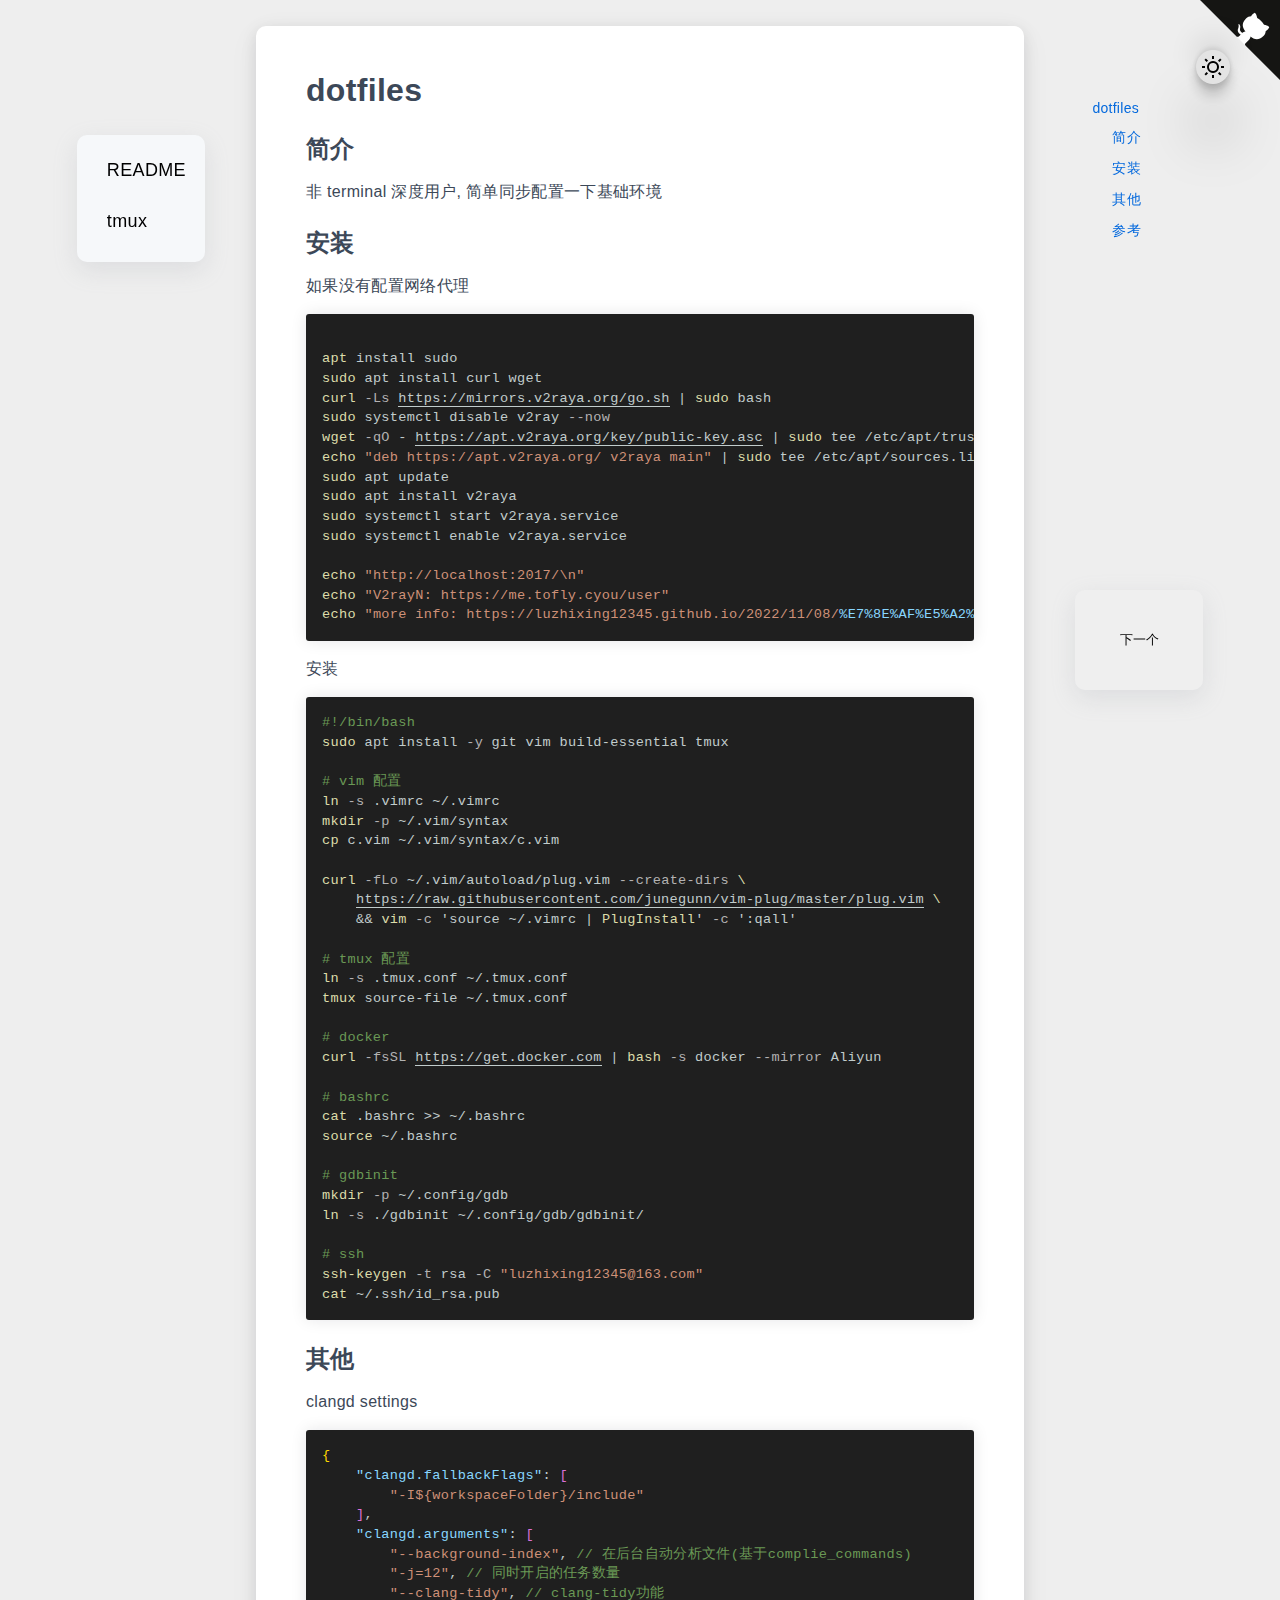
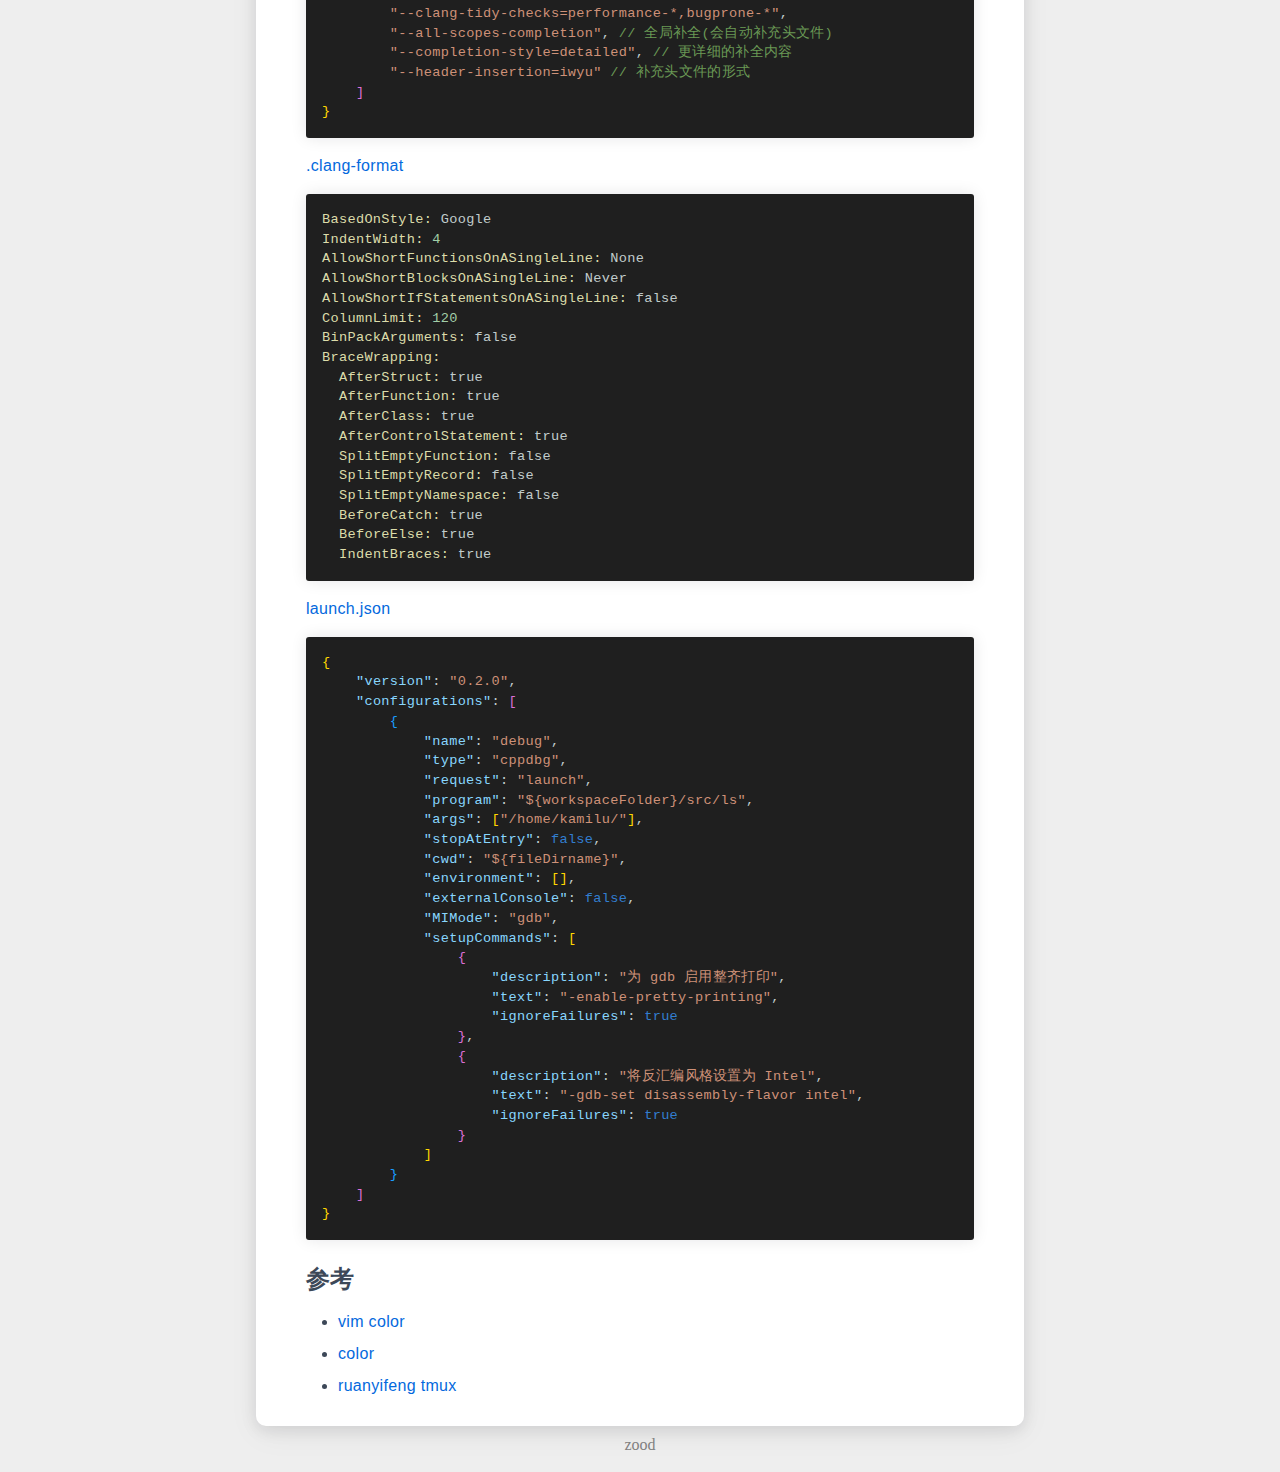
==== docs/index.html @ 0e67068f "[docs] : update tmux" ====
<!DOCTYPE html>
<html lang="en">

<head>
    <meta charset="UTF-8">
    <meta http-equiv="Content-Type" content="text/html; charset=utf-8" />
    <meta name="viewport" content="width=device-width, initial-scale=1.0">
    <title>
        Document
    </title>
    <link rel='stylesheet' href=./css/index.css />
    <link rel='stylesheet' href=./css/shell.css /><link rel='stylesheet' href=./css/json.css />
    <link rel="icon" href="https://raw.githubusercontent.com/learner-lu/picbed/master/logo.png">
</head>

<body class="light">
    <a href="https://github.com/luzhixing12345/dotfiles.git" target="_blank" class="github-corner" aria-label="View source on GitHub"><svg width="80" height="80" viewBox="0 0 250 250" style="fill:#151513; color:#fff; position: absolute; top: 0; border: 0; right: 0;" aria-hidden="true"><path d="M0,0 L115,115 L130,115 L142,142 L250,250 L250,0 Z"></path><path d="M128.3,109.0 C113.8,99.7 119.0,89.6 119.0,89.6 C122.0,82.7 120.5,78.6 120.5,78.6 C119.2,72.0 123.4,76.3 123.4,76.3 C127.3,80.9 125.5,87.3 125.5,87.3 C122.9,97.6 130.6,101.9 134.4,103.2" fill="currentColor" style="transform-origin: 130px 106px;" class="octo-arm"></path><path d="M115.0,115.0 C114.9,115.1 118.7,116.5 119.8,115.4 L133.7,101.6 C136.9,99.2 139.9,98.4 142.2,98.6 C133.8,88.0 127.5,74.4 143.8,58.0 C148.5,53.4 154.0,51.2 159.7,51.0 C160.3,49.4 163.2,43.6 171.4,40.1 C171.4,40.1 176.1,42.5 178.8,56.2 C183.1,58.6 187.2,61.8 190.9,65.4 C194.5,69.0 197.7,73.2 200.1,77.6 C213.8,80.2 216.3,84.9 216.3,84.9 C212.7,93.1 206.9,96.0 205.4,96.6 C205.1,102.4 203.0,107.8 198.3,112.5 C181.9,128.9 168.3,122.5 157.7,114.1 C157.9,116.9 156.7,120.9 152.7,124.9 L141.0,136.5 C139.8,137.7 141.6,141.9 141.8,141.8 Z" fill="currentColor" class="octo-body"></path></svg></a><style>.github-corner:hover .octo-arm{animation:octocat-wave 560ms ease-in-out}@keyframes octocat-wave{0%,100%{transform:rotate(0)}20%,60%{transform:rotate(-25deg)}40%,80%{transform:rotate(10deg)}}@media (max-width:500px){.github-corner:hover .octo-arm{animation:none}.github-corner .octo-arm{animation:octocat-wave 560ms ease-in-out}}</style>
    <div class="header-navigator"><ul><li><a href="#h1-0">dotfiles</a><ul><li><a href="#h2-1">简介</a></li></ul><ul><li><a href="#h2-2">安装</a></li></ul><ul><li><a href="#h2-3">其他</a></li></ul><ul><li><a href="#h2-4">参考</a></li></ul></li></ul></div><div class='markdown-body'><h1 id="h1-0">dotfiles</h1><h2 id="h2-1">简介</h2><p>非 terminal 深度用户, 简单同步配置一下基础环境</p><h2 id="h2-2">安装</h2><p>如果没有配置网络代理</p><pre class="language-shell"><code><span class="Token LF">
</span><span class="Token Program ID">apt</span><span class="Token SPACE"> </span><span class="Token ID">install</span><span class="Token SPACE"> </span><span class="Token ID">sudo</span><span class="Token LF">
</span><span class="Token Program ID">sudo</span><span class="Token SPACE"> </span><span class="Token ID">apt</span><span class="Token SPACE"> </span><span class="Token ID">install</span><span class="Token SPACE"> </span><span class="Token ID">curl</span><span class="Token SPACE"> </span><span class="Token ID">wget</span><span class="Token LF">
</span><span class="Token Program ID">curl</span><span class="Token SPACE"> </span><span class="Token OPTION">-Ls</span><span class="Token SPACE"> </span><span class="Url Token ID">https://mirrors.v2raya.org/go.sh</span><span class="Token SPACE"> </span><span class="Token PIPE">|</span><span class="Token SPACE"> </span><span class="Token Program ID">sudo</span><span class="Token SPACE"> </span><span class="Token ID">bash</span><span class="Token LF">
</span><span class="Token Program ID">sudo</span><span class="Token SPACE"> </span><span class="Token ID">systemctl</span><span class="Token SPACE"> </span><span class="Token ID">disable</span><span class="Token SPACE"> </span><span class="Token ID">v2ray</span><span class="Token SPACE"> </span><span class="Token OPTION">--now</span><span class="Token LF">
</span><span class="Token Program ID">wget</span><span class="Token SPACE"> </span><span class="Token OPTION">-qO</span><span class="Token SPACE"> </span><span class="Token MINUS">-</span><span class="Token SPACE"> </span><span class="Url Token ID">https://apt.v2raya.org/key/public-key.asc</span><span class="Token SPACE"> </span><span class="Token PIPE">|</span><span class="Token SPACE"> </span><span class="Token Program ID">sudo</span><span class="Token SPACE"> </span><span class="Token ID">tee</span><span class="Token SPACE"> </span><span class="Token PATH">/etc/apt/trusted.gpg.d/v2raya.asc</span><span class="Token LF">
</span><span class="Token Program ID">echo</span><span class="Token SPACE"> </span><span class="String Token STRING">&quot;deb https://apt.v2raya.org/ v2raya main&quot;</span><span class="Token SPACE"> </span><span class="Token PIPE">|</span><span class="Token SPACE"> </span><span class="Token Program ID">sudo</span><span class="Token SPACE"> </span><span class="Token ID">tee</span><span class="Token SPACE"> </span><span class="Token PATH">/etc/apt/sources.list.d/v2raya.list</span><span class="Token LF">
</span><span class="Token Program ID">sudo</span><span class="Token SPACE"> </span><span class="Token ID">apt</span><span class="Token SPACE"> </span><span class="Token ID">update</span><span class="Token LF">
</span><span class="Token Program ID">sudo</span><span class="Token SPACE"> </span><span class="Token ID">apt</span><span class="Token SPACE"> </span><span class="Token ID">install</span><span class="Token SPACE"> </span><span class="Token ID">v2raya</span><span class="Token LF">
</span><span class="Token Program ID">sudo</span><span class="Token SPACE"> </span><span class="Token ID">systemctl</span><span class="Token SPACE"> </span><span class="Token ID">start</span><span class="Token SPACE"> </span><span class="Token ID">v2raya.service</span><span class="Token LF">
</span><span class="Token Program ID">sudo</span><span class="Token SPACE"> </span><span class="Token ID">systemctl</span><span class="Token SPACE"> </span><span class="Token ID">enable</span><span class="Token SPACE"> </span><span class="Token ID">v2raya.service</span><span class="Token LF">
</span><span class="Token LF">
</span><span class="Token Program ID">echo</span><span class="Token SPACE"> </span><span class="String Token STRING">&quot;http://localhost:2017/</span><span class="String Token Control STRING">\n</span><span class="String Token STRING">&quot;</span><span class="Token LF">
</span><span class="Token Program ID">echo</span><span class="Token SPACE"> </span><span class="String Token STRING">&quot;V2rayN: https://me.tofly.cyou/user&quot;</span><span class="Token LF">
</span><span class="Token Program ID">echo</span><span class="Token SPACE"> </span><span class="String Token STRING">&quot;more info: https://luzhixing12345.github.io/2022/11/08/</span><span class="String Token Format STRING">%E7</span><span class="String Token Format STRING">%8E</span><span class="String Token Format STRING">%AF</span><span class="String Token Format STRING">%E5</span><span class="String Token Format STRING">%A2</span><span class="String Token Format STRING">%83</span><span class="String Token Format STRING">%E9</span><span class="String Token Format STRING">%85</span><span class="String Token Format STRING">%8</span><span class="String Token STRING">D</span><span class="String Token Format STRING">%E7</span><span class="String Token STRING">%BD</span><span class="String Token Format STRING">%AE</span><span class="String Token STRING">/Linux</span><span class="String Token Format STRING">%E4</span><span class="String Token STRING">%BB</span><span class="String Token Format STRING">%A3</span><span class="String Token Format STRING">%E7</span><span class="String Token Format STRING">%90</span><span class="String Token Format STRING">%86</span><span class="String Token Format STRING">%E9</span><span class="String Token Format STRING">%85</span><span class="String Token Format STRING">%8</span><span class="String Token STRING">D</span><span class="String Token Format STRING">%E7</span><span class="String Token STRING">%BD</span><span class="String Token Format STRING">%AE</span><span class="String Token STRING">/&quot;</span></code></pre><p>安装</p><pre class="language-shell"><code><span class="Token COMMENT">#!/bin/bash</span><span class="Token LF">
</span><span class="Token Program ID">sudo</span><span class="Token SPACE"> </span><span class="Token ID">apt</span><span class="Token SPACE"> </span><span class="Token ID">install</span><span class="Token SPACE"> </span><span class="Token OPTION">-y</span><span class="Token SPACE"> </span><span class="Token ID">git</span><span class="Token SPACE"> </span><span class="Token ID">vim</span><span class="Token SPACE"> </span><span class="Token ID">build-essential</span><span class="Token SPACE"> </span><span class="Token ID">tmux</span><span class="Token LF">
</span><span class="Token LF">
</span><span class="Token COMMENT"># vim 配置</span><span class="Token LF">
</span><span class="Token Program ID">ln</span><span class="Token SPACE"> </span><span class="Token OPTION">-s</span><span class="Token SPACE"> </span><span class="Token ID">.vimrc</span><span class="Token SPACE"> </span><span class="Token TILDE">~</span><span class="Token PATH">/.vimrc</span><span class="Token LF">
</span><span class="Token Program ID">mkdir</span><span class="Token SPACE"> </span><span class="Token OPTION">-p</span><span class="Token SPACE"> </span><span class="Token TILDE">~</span><span class="Token PATH">/.vim/syntax</span><span class="Token LF">
</span><span class="Token Program ID">cp</span><span class="Token SPACE"> </span><span class="Token ID">c.vim</span><span class="Token SPACE"> </span><span class="Token TILDE">~</span><span class="Token PATH">/.vim/syntax/c.vim</span><span class="Token LF">
</span><span class="Token LF">
</span><span class="Token Program ID">curl</span><span class="Token SPACE"> </span><span class="Token OPTION">-fLo</span><span class="Token SPACE"> </span><span class="Token TILDE">~</span><span class="Token PATH">/.vim/autoload/plug.vim</span><span class="Token SPACE"> </span><span class="Token OPTION">--create-dirs</span><span class="Token SPACE"> </span><span class="Token BACK_SLASH">\</span><span class="Token LF">
</span><span class="Token SPACE">    </span><span class="Url Token ID">https://raw.githubusercontent.com/junegunn/vim-plug/master/plug.vim</span><span class="Token SPACE"> </span><span class="Token BACK_SLASH">\</span><span class="Token LF">
</span><span class="Token SPACE">    </span><span class="Token AND">&amp;&amp;</span><span class="Token SPACE"> </span><span class="Token Program ID">vim</span><span class="Token SPACE"> </span><span class="Token OPTION">-c</span><span class="Token SPACE"> </span><span class="Token APOSTROPHE">&#x27;</span><span class="Token ID">source</span><span class="Token SPACE"> </span><span class="Token TILDE">~</span><span class="Token PATH">/.vimrc</span><span class="Token SPACE"> </span><span class="Token PIPE">|</span><span class="Token SPACE"> </span><span class="Token Program ID">PlugInstall</span><span class="Token APOSTROPHE">&#x27;</span><span class="Token SPACE"> </span><span class="Token OPTION">-c</span><span class="Token SPACE"> </span><span class="Token APOSTROPHE">&#x27;</span><span class="Token COLON">:</span><span class="Token ID">qall</span><span class="Token APOSTROPHE">&#x27;</span><span class="Token LF">
</span><span class="Token LF">
</span><span class="Token COMMENT"># tmux 配置</span><span class="Token LF">
</span><span class="Token Program ID">ln</span><span class="Token SPACE"> </span><span class="Token OPTION">-s</span><span class="Token SPACE"> </span><span class="Token ID">.tmux.conf</span><span class="Token SPACE"> </span><span class="Token TILDE">~</span><span class="Token PATH">/.tmux.conf</span><span class="Token LF">
</span><span class="Token Program ID">tmux</span><span class="Token SPACE"> </span><span class="Token ID">source-file</span><span class="Token SPACE"> </span><span class="Token TILDE">~</span><span class="Token PATH">/.tmux.conf</span><span class="Token LF">
</span><span class="Token LF">
</span><span class="Token COMMENT"># docker</span><span class="Token LF">
</span><span class="Token Program ID">curl</span><span class="Token SPACE"> </span><span class="Token OPTION">-fsSL</span><span class="Token SPACE"> </span><span class="Url Token ID">https://get.docker.com</span><span class="Token SPACE"> </span><span class="Token PIPE">|</span><span class="Token SPACE"> </span><span class="Token Program ID">bash</span><span class="Token SPACE"> </span><span class="Token OPTION">-s</span><span class="Token SPACE"> </span><span class="Token ID">docker</span><span class="Token SPACE"> </span><span class="Token OPTION">--mirror</span><span class="Token SPACE"> </span><span class="Token ID">Aliyun</span><span class="Token LF">
</span><span class="Token LF">
</span><span class="Token COMMENT"># bashrc</span><span class="Token LF">
</span><span class="Token Program ID">cat</span><span class="Token SPACE"> </span><span class="Token ID">.bashrc</span><span class="Token SPACE"> </span><span class="Token SHR">&gt;&gt;</span><span class="Token SPACE"> </span><span class="Token TILDE">~</span><span class="Token PATH">/.bashrc</span><span class="Token LF">
</span><span class="Token Program ID">source</span><span class="Token SPACE"> </span><span class="Token TILDE">~</span><span class="Token PATH">/.bashrc</span><span class="Token LF">
</span><span class="Token LF">
</span><span class="Token COMMENT"># gdbinit</span><span class="Token LF">
</span><span class="Token Program ID">mkdir</span><span class="Token SPACE"> </span><span class="Token OPTION">-p</span><span class="Token SPACE"> </span><span class="Token TILDE">~</span><span class="Token PATH">/.config/gdb</span><span class="Token LF">
</span><span class="Token Program ID">ln</span><span class="Token SPACE"> </span><span class="Token OPTION">-s</span><span class="Token SPACE"> </span><span class="Token PATH">./gdbinit</span><span class="Token SPACE"> </span><span class="Token TILDE">~</span><span class="Token PATH">/.config/gdb/gdbinit/</span><span class="Token LF">
</span><span class="Token LF">
</span><span class="Token COMMENT"># ssh</span><span class="Token LF">
</span><span class="Token Program ID">ssh-keygen</span><span class="Token SPACE"> </span><span class="Token OPTION">-t</span><span class="Token SPACE"> </span><span class="Token ID">rsa</span><span class="Token SPACE"> </span><span class="Token OPTION">-C</span><span class="Token SPACE"> </span><span class="String Token STRING">&quot;luzhixing12345@163.com&quot;</span><span class="Token LF">
</span><span class="Token Program ID">cat</span><span class="Token SPACE"> </span><span class="Token TILDE">~</span><span class="Token PATH">/.ssh/id_rsa.pub</span><span class="Token LF">
</span></code></pre><h2 id="h2-3">其他</h2><p>clangd settings</p><pre class="language-json"><code><span class="Token BraceDepth-0 Object LCURLY_BRACE">{</span><span class="Token Object LF">
</span><span class="Token Object SPACE">    </span><span class="String Token Pair Key STRING">&quot;clangd.fallbackFlags&quot;</span><span class="Token Pair COLON">:</span><span class="Token Pair SPACE"> </span><span class="BraceDepth-1 Token Pair Array LSQUAR_PAREN">[</span><span class="Token Pair Array LF">
</span><span class="Token Pair Array SPACE">        </span><span class="String Token STRING">&quot;-I${workspaceFolder}/include&quot;</span><span class="String Token LF">
</span><span class="String Token SPACE">    </span><span class="BraceDepth-1 Token Pair Array RSQUAR_PAREN">]</span><span class="Token Object COMMA">,</span><span class="Token Object LF">
</span><span class="Token Object SPACE">    </span><span class="String Token Pair Key STRING">&quot;clangd.arguments&quot;</span><span class="Token Pair COLON">:</span><span class="Token Pair SPACE"> </span><span class="BraceDepth-1 Token Pair Array LSQUAR_PAREN">[</span><span class="Token Pair Array LF">
</span><span class="Token Pair Array SPACE">        </span><span class="String Token STRING">&quot;--background-index&quot;</span><span class="Token Pair Array COMMA">,</span><span class="Token Pair Array SPACE"> </span><span class="Token Pair Array COMMENT">// 在后台自动分析文件(基于complie_commands)</span><span class="Token Pair Array LF">
</span><span class="Token Pair Array SPACE">        </span><span class="String Token STRING">&quot;-j=12&quot;</span><span class="Token Pair Array COMMA">,</span><span class="Token Pair Array SPACE"> </span><span class="Token Pair Array COMMENT">// 同时开启的任务数量</span><span class="Token Pair Array LF">
</span><span class="Token Pair Array SPACE">        </span><span class="String Token STRING">&quot;--clang-tidy&quot;</span><span class="Token Pair Array COMMA">,</span><span class="Token Pair Array SPACE"> </span><span class="Token Pair Array COMMENT">// clang-tidy功能</span><span class="Token Pair Array LF">
</span><span class="Token Pair Array SPACE">        </span><span class="String Token STRING">&quot;--clang-tidy-checks=performance-*,bugprone-*&quot;</span><span class="Token Pair Array COMMA">,</span><span class="Token Pair Array LF">
</span><span class="Token Pair Array SPACE">        </span><span class="String Token STRING">&quot;--all-scopes-completion&quot;</span><span class="Token Pair Array COMMA">,</span><span class="Token Pair Array SPACE"> </span><span class="Token Pair Array COMMENT">// 全局补全(会自动补充头文件)</span><span class="Token Pair Array LF">
</span><span class="Token Pair Array SPACE">        </span><span class="String Token STRING">&quot;--completion-style=detailed&quot;</span><span class="Token Pair Array COMMA">,</span><span class="Token Pair Array SPACE"> </span><span class="Token Pair Array COMMENT">// 更详细的补全内容</span><span class="Token Pair Array LF">
</span><span class="Token Pair Array SPACE">        </span><span class="String Token STRING">&quot;--header-insertion=iwyu&quot;</span><span class="String Token SPACE"> </span><span class="String Token COMMENT">// 补充头文件的形式</span><span class="String Token LF">
</span><span class="String Token SPACE">    </span><span class="BraceDepth-1 Token Pair Array RSQUAR_PAREN">]</span><span class="Token Pair Array LF">
</span><span class="Token BraceDepth-0 Object RCURLY_BRACE">}</span></code></pre><p><a href="./.clang-format" target="_blank">.clang-format</a></p><pre class="language-shell"><code><span class="Token Program ID">BasedOnStyle:</span><span class="Token SPACE"> </span><span class="Token ID">Google</span><span class="Token LF">
</span><span class="Token Program ID">IndentWidth:</span><span class="Token SPACE"> </span><span class="Token NUMBER">4</span><span class="Token LF">
</span><span class="Token Program ID">AllowShortFunctionsOnASingleLine:</span><span class="Token SPACE"> </span><span class="Token ID">None</span><span class="Token LF">
</span><span class="Token Program ID">AllowShortBlocksOnASingleLine:</span><span class="Token SPACE"> </span><span class="Token ID">Never</span><span class="Token LF">
</span><span class="Token Program ID">AllowShortIfStatementsOnASingleLine:</span><span class="Token SPACE"> </span><span class="Token ID">false</span><span class="Token LF">
</span><span class="Token Program ID">ColumnLimit:</span><span class="Token SPACE"> </span><span class="Token NUMBER">120</span><span class="Token LF">
</span><span class="Token Program ID">BinPackArguments:</span><span class="Token SPACE"> </span><span class="Token ID">false</span><span class="Token LF">
</span><span class="Token Program ID">BraceWrapping:</span><span class="Token LF">
</span><span class="Token SPACE">  </span><span class="Token Program ID">AfterStruct:</span><span class="Token SPACE"> </span><span class="Token ID">true</span><span class="Token LF">
</span><span class="Token SPACE">  </span><span class="Token Program ID">AfterFunction:</span><span class="Token SPACE"> </span><span class="Token ID">true</span><span class="Token LF">
</span><span class="Token SPACE">  </span><span class="Token Program ID">AfterClass:</span><span class="Token SPACE"> </span><span class="Token ID">true</span><span class="Token LF">
</span><span class="Token SPACE">  </span><span class="Token Program ID">AfterControlStatement:</span><span class="Token SPACE"> </span><span class="Token ID">true</span><span class="Token LF">
</span><span class="Token SPACE">  </span><span class="Token Program ID">SplitEmptyFunction:</span><span class="Token SPACE"> </span><span class="Token ID">false</span><span class="Token LF">
</span><span class="Token SPACE">  </span><span class="Token Program ID">SplitEmptyRecord:</span><span class="Token SPACE"> </span><span class="Token ID">false</span><span class="Token LF">
</span><span class="Token SPACE">  </span><span class="Token Program ID">SplitEmptyNamespace:</span><span class="Token SPACE"> </span><span class="Token ID">false</span><span class="Token LF">
</span><span class="Token SPACE">  </span><span class="Token Program ID">BeforeCatch:</span><span class="Token SPACE"> </span><span class="Token ID">true</span><span class="Token LF">
</span><span class="Token SPACE">  </span><span class="Token Program ID">BeforeElse:</span><span class="Token SPACE"> </span><span class="Token ID">true</span><span class="Token LF">
</span><span class="Token SPACE">  </span><span class="Token Program ID">IndentBraces:</span><span class="Token SPACE"> </span><span class="Token ID">true</span></code></pre><p><a href="./.vscode/launch.json" target="_blank">launch.json</a></p><pre class="language-json"><code><span class="Token BraceDepth-0 Object LCURLY_BRACE">{</span><span class="Token Object LF">
</span><span class="Token Object SPACE">    </span><span class="String Token Pair Key STRING">&quot;version&quot;</span><span class="Token Pair COLON">:</span><span class="Token Pair SPACE"> </span><span class="String Token Pair STRING">&quot;0.2.0&quot;</span><span class="Token Object COMMA">,</span><span class="Token Object LF">
</span><span class="Token Object SPACE">    </span><span class="String Token Pair Key STRING">&quot;configurations&quot;</span><span class="Token Pair COLON">:</span><span class="Token Pair SPACE"> </span><span class="BraceDepth-1 Token Pair Array LSQUAR_PAREN">[</span><span class="Token Pair Array LF">
</span><span class="Token Pair Array SPACE">        </span><span class="BraceDepth-2 Token Object LCURLY_BRACE">{</span><span class="Token Object LF">
</span><span class="Token Object SPACE">            </span><span class="String Token Pair Key STRING">&quot;name&quot;</span><span class="Token Pair COLON">:</span><span class="Token Pair SPACE"> </span><span class="String Token Pair STRING">&quot;debug&quot;</span><span class="Token Object COMMA">,</span><span class="Token Object LF">
</span><span class="Token Object SPACE">            </span><span class="String Token Pair Key STRING">&quot;type&quot;</span><span class="Token Pair COLON">:</span><span class="Token Pair SPACE"> </span><span class="String Token Pair STRING">&quot;cppdbg&quot;</span><span class="Token Object COMMA">,</span><span class="Token Object LF">
</span><span class="Token Object SPACE">            </span><span class="String Token Pair Key STRING">&quot;request&quot;</span><span class="Token Pair COLON">:</span><span class="Token Pair SPACE"> </span><span class="String Token Pair STRING">&quot;launch&quot;</span><span class="Token Object COMMA">,</span><span class="Token Object LF">
</span><span class="Token Object SPACE">            </span><span class="String Token Pair Key STRING">&quot;program&quot;</span><span class="Token Pair COLON">:</span><span class="Token Pair SPACE"> </span><span class="String Token Pair STRING">&quot;${workspaceFolder}/src/ls&quot;</span><span class="Token Object COMMA">,</span><span class="Token Object LF">
</span><span class="Token Object SPACE">            </span><span class="String Token Pair Key STRING">&quot;args&quot;</span><span class="Token Pair COLON">:</span><span class="Token Pair SPACE"> </span><span class="BraceDepth-0 Token Pair Array LSQUAR_PAREN">[</span><span class="String Token STRING">&quot;/home/kamilu/&quot;</span><span class="BraceDepth-0 Token Pair Array RSQUAR_PAREN">]</span><span class="Token Object COMMA">,</span><span class="Token Object LF">
</span><span class="Token Object SPACE">            </span><span class="String Token Pair Key STRING">&quot;stopAtEntry&quot;</span><span class="Token Pair COLON">:</span><span class="Token Pair SPACE"> </span><span class="Token Pair Keyword FALSE">false</span><span class="Token Object COMMA">,</span><span class="Token Object LF">
</span><span class="Token Object SPACE">            </span><span class="String Token Pair Key STRING">&quot;cwd&quot;</span><span class="Token Pair COLON">:</span><span class="Token Pair SPACE"> </span><span class="String Token Pair STRING">&quot;${fileDirname}&quot;</span><span class="Token Object COMMA">,</span><span class="Token Object LF">
</span><span class="Token Object SPACE">            </span><span class="String Token Pair Key STRING">&quot;environment&quot;</span><span class="Token Pair COLON">:</span><span class="Token Pair SPACE"> </span><span class="BraceDepth-0 Token Pair Array LSQUAR_PAREN">[</span><span class="BraceDepth-0 Token Pair Array RSQUAR_PAREN">]</span><span class="Token Object COMMA">,</span><span class="Token Object LF">
</span><span class="Token Object SPACE">            </span><span class="String Token Pair Key STRING">&quot;externalConsole&quot;</span><span class="Token Pair COLON">:</span><span class="Token Pair SPACE"> </span><span class="Token Pair Keyword FALSE">false</span><span class="Token Object COMMA">,</span><span class="Token Object LF">
</span><span class="Token Object SPACE">            </span><span class="String Token Pair Key STRING">&quot;MIMode&quot;</span><span class="Token Pair COLON">:</span><span class="Token Pair SPACE"> </span><span class="String Token Pair STRING">&quot;gdb&quot;</span><span class="Token Object COMMA">,</span><span class="Token Object LF">
</span><span class="Token Object SPACE">            </span><span class="String Token Pair Key STRING">&quot;setupCommands&quot;</span><span class="Token Pair COLON">:</span><span class="Token Pair SPACE"> </span><span class="BraceDepth-0 Token Pair Array LSQUAR_PAREN">[</span><span class="Token Pair Array LF">
</span><span class="Token Pair Array SPACE">                </span><span class="BraceDepth-1 Token Object LCURLY_BRACE">{</span><span class="Token Object LF">
</span><span class="Token Object SPACE">                    </span><span class="String Token Pair Key STRING">&quot;description&quot;</span><span class="Token Pair COLON">:</span><span class="Token Pair SPACE"> </span><span class="String Token Pair STRING">&quot;为 gdb 启用整齐打印&quot;</span><span class="Token Object COMMA">,</span><span class="Token Object LF">
</span><span class="Token Object SPACE">                    </span><span class="String Token Pair Key STRING">&quot;text&quot;</span><span class="Token Pair COLON">:</span><span class="Token Pair SPACE"> </span><span class="String Token Pair STRING">&quot;-enable-pretty-printing&quot;</span><span class="Token Object COMMA">,</span><span class="Token Object LF">
</span><span class="Token Object SPACE">                    </span><span class="String Token Pair Key STRING">&quot;ignoreFailures&quot;</span><span class="Token Pair COLON">:</span><span class="Token Pair SPACE"> </span><span class="Token Pair Keyword TRUE">true</span><span class="Token Pair Keyword LF">
</span><span class="Token Pair Keyword SPACE">                </span><span class="BraceDepth-1 Token Object RCURLY_BRACE">}</span><span class="Token Pair Array COMMA">,</span><span class="Token Pair Array LF">
</span><span class="Token Pair Array SPACE">                </span><span class="BraceDepth-1 Token Object LCURLY_BRACE">{</span><span class="Token Object LF">
</span><span class="Token Object SPACE">                    </span><span class="String Token Pair Key STRING">&quot;description&quot;</span><span class="Token Pair COLON">:</span><span class="Token Pair SPACE"> </span><span class="String Token Pair STRING">&quot;将反汇编风格设置为 Intel&quot;</span><span class="Token Object COMMA">,</span><span class="Token Object LF">
</span><span class="Token Object SPACE">                    </span><span class="String Token Pair Key STRING">&quot;text&quot;</span><span class="Token Pair COLON">:</span><span class="Token Pair SPACE"> </span><span class="String Token Pair STRING">&quot;-gdb-set disassembly-flavor intel&quot;</span><span class="Token Object COMMA">,</span><span class="Token Object LF">
</span><span class="Token Object SPACE">                    </span><span class="String Token Pair Key STRING">&quot;ignoreFailures&quot;</span><span class="Token Pair COLON">:</span><span class="Token Pair SPACE"> </span><span class="Token Pair Keyword TRUE">true</span><span class="Token Pair Keyword LF">
</span><span class="Token Pair Keyword SPACE">                </span><span class="BraceDepth-1 Token Object RCURLY_BRACE">}</span><span class="Token Object LF">
</span><span class="Token Object SPACE">            </span><span class="BraceDepth-0 Token Pair Array RSQUAR_PAREN">]</span><span class="Token Pair Array LF">
</span><span class="Token Pair Array SPACE">        </span><span class="BraceDepth-2 Token Object RCURLY_BRACE">}</span><span class="Token Object LF">
</span><span class="Token Object SPACE">    </span><span class="BraceDepth-1 Token Pair Array RSQUAR_PAREN">]</span><span class="Token Pair Array LF">
</span><span class="Token BraceDepth-0 Object RCURLY_BRACE">}</span></code></pre><h2 id="h2-4">参考</h2><ul><li><a href="https://vim.fandom.com/wiki/Xterm256_color_names_for_console_Vim" target="_blank">vim color</a></li></ul><ul><li><a href="https://www.ditig.com/256-colors-cheat-sheet" target="_blank">color</a></li></ul><ul><li><a href="https://www.ruanyifeng.com/blog/2019/10/tmux.html" target="_blank">ruanyifeng tmux</a></li></ul></div>
    <div class="dir-tree"><ul><li><a href="./articles/md-docs/README" >README</a></li></ul><ul><li><a href="./articles/md-docs/tmux" >tmux</a></li></ul></div>
    <div class="zood"><a class="" href="https://github.com/luzhixing12345/zood" target="_blank">zood</a></div>
    <script type="text/javascript" src="./js/next_front.js"></script><script>addLink(".","./articles/md-docs/tmux","b")</script><script type="text/javascript" src="./js/change_mode.js"></script><script>addChangeModeButton("./img/sun.png","./img/moon.png")</script><script type="text/javascript" src="./js/copy_code.js"></script><script>addCodeCopy("./img/before_copy.png","./img/after_copy.png")</script><script type="text/javascript" src="./js/navigator.js"></script><script type="text/javascript" src="./js/picture_preview.js"></script><script type="text/javascript" src="./js/global_js_configuration.js"></script>
</body>

</html>
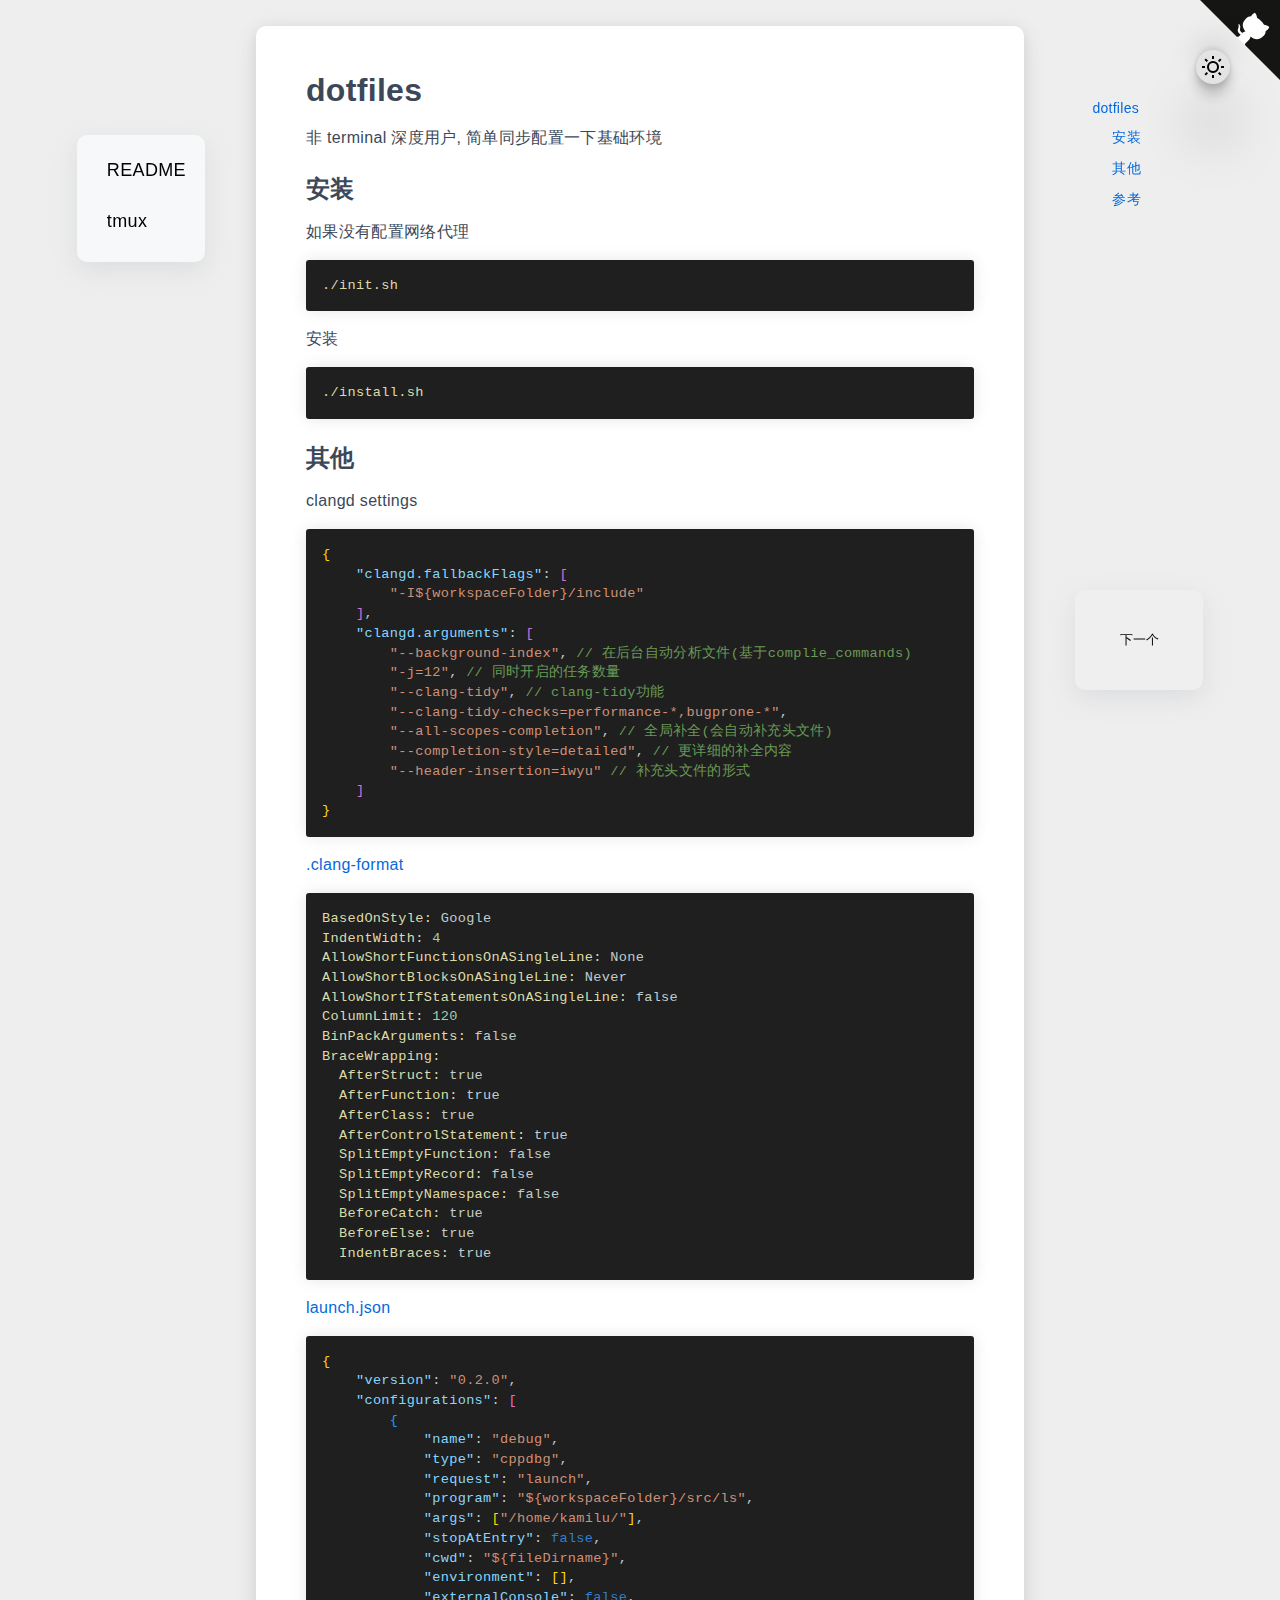
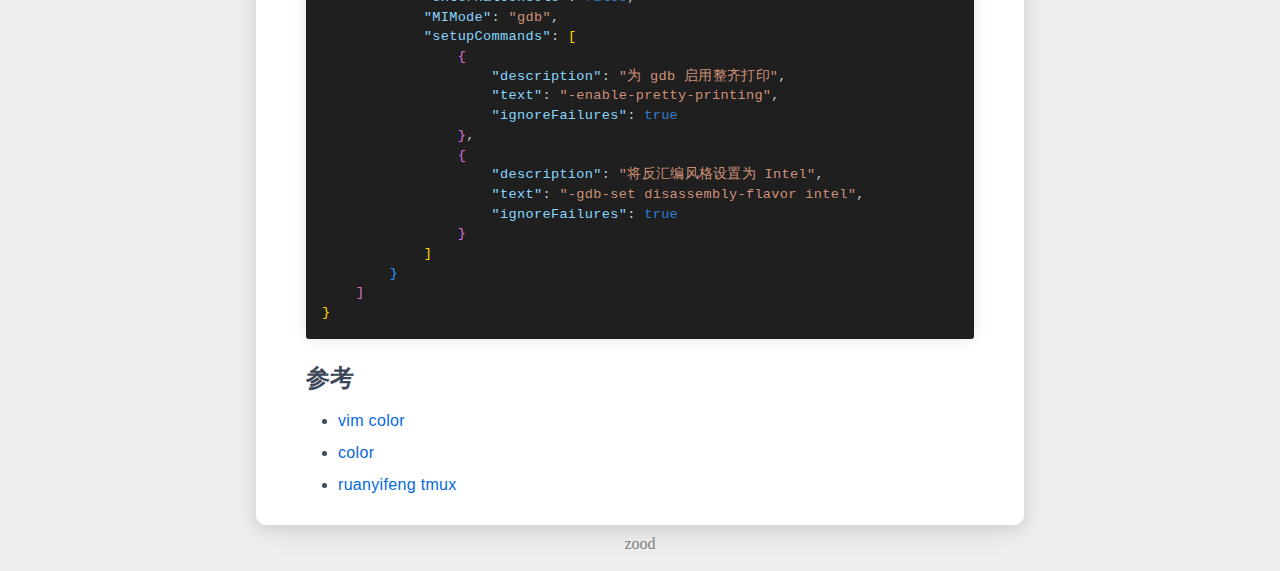
==== commit c25dc8f3: "[docs] : update" ====
--- a/docs/index.html
+++ b/docs/index.html
@@ -15,64 +15,20 @@
 
 <body class="light">
     <a href="https://github.com/luzhixing12345/dotfiles.git" target="_blank" class="github-corner" aria-label="View source on GitHub"><svg width="80" height="80" viewBox="0 0 250 250" style="fill:#151513; color:#fff; position: absolute; top: 0; border: 0; right: 0;" aria-hidden="true"><path d="M0,0 L115,115 L130,115 L142,142 L250,250 L250,0 Z"></path><path d="M128.3,109.0 C113.8,99.7 119.0,89.6 119.0,89.6 C122.0,82.7 120.5,78.6 120.5,78.6 C119.2,72.0 123.4,76.3 123.4,76.3 C127.3,80.9 125.5,87.3 125.5,87.3 C122.9,97.6 130.6,101.9 134.4,103.2" fill="currentColor" style="transform-origin: 130px 106px;" class="octo-arm"></path><path d="M115.0,115.0 C114.9,115.1 118.7,116.5 119.8,115.4 L133.7,101.6 C136.9,99.2 139.9,98.4 142.2,98.6 C133.8,88.0 127.5,74.4 143.8,58.0 C148.5,53.4 154.0,51.2 159.7,51.0 C160.3,49.4 163.2,43.6 171.4,40.1 C171.4,40.1 176.1,42.5 178.8,56.2 C183.1,58.6 187.2,61.8 190.9,65.4 C194.5,69.0 197.7,73.2 200.1,77.6 C213.8,80.2 216.3,84.9 216.3,84.9 C212.7,93.1 206.9,96.0 205.4,96.6 C205.1,102.4 203.0,107.8 198.3,112.5 C181.9,128.9 168.3,122.5 157.7,114.1 C157.9,116.9 156.7,120.9 152.7,124.9 L141.0,136.5 C139.8,137.7 141.6,141.9 141.8,141.8 Z" fill="currentColor" class="octo-body"></path></svg></a><style>.github-corner:hover .octo-arm{animation:octocat-wave 560ms ease-in-out}@keyframes octocat-wave{0%,100%{transform:rotate(0)}20%,60%{transform:rotate(-25deg)}40%,80%{transform:rotate(10deg)}}@media (max-width:500px){.github-corner:hover .octo-arm{animation:none}.github-corner .octo-arm{animation:octocat-wave 560ms ease-in-out}}</style>
-    <div class="header-navigator"><ul><li><a href="#h1-0">dotfiles</a><ul><li><a href="#h2-1">简介</a></li></ul><ul><li><a href="#h2-2">安装</a></li></ul><ul><li><a href="#h2-3">其他</a></li></ul><ul><li><a href="#h2-4">参考</a></li></ul></li></ul></div><div class='markdown-body'><h1 id="h1-0">dotfiles</h1><h2 id="h2-1">简介</h2><p>非 terminal 深度用户, 简单同步配置一下基础环境</p><h2 id="h2-2">安装</h2><p>如果没有配置网络代理</p><pre class="language-shell"><code><span class="Token LF">
-</span><span class="Token Program ID">apt</span><span class="Token SPACE"> </span><span class="Token ID">install</span><span class="Token SPACE"> </span><span class="Token ID">sudo</span><span class="Token LF">
-</span><span class="Token Program ID">sudo</span><span class="Token SPACE"> </span><span class="Token ID">apt</span><span class="Token SPACE"> </span><span class="Token ID">install</span><span class="Token SPACE"> </span><span class="Token ID">curl</span><span class="Token SPACE"> </span><span class="Token ID">wget</span><span class="Token LF">
-</span><span class="Token Program ID">curl</span><span class="Token SPACE"> </span><span class="Token OPTION">-Ls</span><span class="Token SPACE"> </span><span class="Url Token ID">https://mirrors.v2raya.org/go.sh</span><span class="Token SPACE"> </span><span class="Token PIPE">|</span><span class="Token SPACE"> </span><span class="Token Program ID">sudo</span><span class="Token SPACE"> </span><span class="Token ID">bash</span><span class="Token LF">
-</span><span class="Token Program ID">sudo</span><span class="Token SPACE"> </span><span class="Token ID">systemctl</span><span class="Token SPACE"> </span><span class="Token ID">disable</span><span class="Token SPACE"> </span><span class="Token ID">v2ray</span><span class="Token SPACE"> </span><span class="Token OPTION">--now</span><span class="Token LF">
-</span><span class="Token Program ID">wget</span><span class="Token SPACE"> </span><span class="Token OPTION">-qO</span><span class="Token SPACE"> </span><span class="Token MINUS">-</span><span class="Token SPACE"> </span><span class="Url Token ID">https://apt.v2raya.org/key/public-key.asc</span><span class="Token SPACE"> </span><span class="Token PIPE">|</span><span class="Token SPACE"> </span><span class="Token Program ID">sudo</span><span class="Token SPACE"> </span><span class="Token ID">tee</span><span class="Token SPACE"> </span><span class="Token PATH">/etc/apt/trusted.gpg.d/v2raya.asc</span><span class="Token LF">
-</span><span class="Token Program ID">echo</span><span class="Token SPACE"> </span><span class="String Token STRING">&quot;deb https://apt.v2raya.org/ v2raya main&quot;</span><span class="Token SPACE"> </span><span class="Token PIPE">|</span><span class="Token SPACE"> </span><span class="Token Program ID">sudo</span><span class="Token SPACE"> </span><span class="Token ID">tee</span><span class="Token SPACE"> </span><span class="Token PATH">/etc/apt/sources.list.d/v2raya.list</span><span class="Token LF">
-</span><span class="Token Program ID">sudo</span><span class="Token SPACE"> </span><span class="Token ID">apt</span><span class="Token SPACE"> </span><span class="Token ID">update</span><span class="Token LF">
-</span><span class="Token Program ID">sudo</span><span class="Token SPACE"> </span><span class="Token ID">apt</span><span class="Token SPACE"> </span><span class="Token ID">install</span><span class="Token SPACE"> </span><span class="Token ID">v2raya</span><span class="Token LF">
-</span><span class="Token Program ID">sudo</span><span class="Token SPACE"> </span><span class="Token ID">systemctl</span><span class="Token SPACE"> </span><span class="Token ID">start</span><span class="Token SPACE"> </span><span class="Token ID">v2raya.service</span><span class="Token LF">
-</span><span class="Token Program ID">sudo</span><span class="Token SPACE"> </span><span class="Token ID">systemctl</span><span class="Token SPACE"> </span><span class="Token ID">enable</span><span class="Token SPACE"> </span><span class="Token ID">v2raya.service</span><span class="Token LF">
-</span><span class="Token LF">
-</span><span class="Token Program ID">echo</span><span class="Token SPACE"> </span><span class="String Token STRING">&quot;http://localhost:2017/</span><span class="String Token Control STRING">\n</span><span class="String Token STRING">&quot;</span><span class="Token LF">
-</span><span class="Token Program ID">echo</span><span class="Token SPACE"> </span><span class="String Token STRING">&quot;V2rayN: https://me.tofly.cyou/user&quot;</span><span class="Token LF">
-</span><span class="Token Program ID">echo</span><span class="Token SPACE"> </span><span class="String Token STRING">&quot;more info: https://luzhixing12345.github.io/2022/11/08/</span><span class="String Token Format STRING">%E7</span><span class="String Token Format STRING">%8E</span><span class="String Token Format STRING">%AF</span><span class="String Token Format STRING">%E5</span><span class="String Token Format STRING">%A2</span><span class="String Token Format STRING">%83</span><span class="String Token Format STRING">%E9</span><span class="String Token Format STRING">%85</span><span class="String Token Format STRING">%8</span><span class="String Token STRING">D</span><span class="String Token Format STRING">%E7</span><span class="String Token STRING">%BD</span><span class="String Token Format STRING">%AE</span><span class="String Token STRING">/Linux</span><span class="String Token Format STRING">%E4</span><span class="String Token STRING">%BB</span><span class="String Token Format STRING">%A3</span><span class="String Token Format STRING">%E7</span><span class="String Token Format STRING">%90</span><span class="String Token Format STRING">%86</span><span class="String Token Format STRING">%E9</span><span class="String Token Format STRING">%85</span><span class="String Token Format STRING">%8</span><span class="String Token STRING">D</span><span class="String Token Format STRING">%E7</span><span class="String Token STRING">%BD</span><span class="String Token Format STRING">%AE</span><span class="String Token STRING">/&quot;</span></code></pre><p>安装</p><pre class="language-shell"><code><span class="Token COMMENT">#!/bin/bash</span><span class="Token LF">
-</span><span class="Token Program ID">sudo</span><span class="Token SPACE"> </span><span class="Token ID">apt</span><span class="Token SPACE"> </span><span class="Token ID">install</span><span class="Token SPACE"> </span><span class="Token OPTION">-y</span><span class="Token SPACE"> </span><span class="Token ID">git</span><span class="Token SPACE"> </span><span class="Token ID">vim</span><span class="Token SPACE"> </span><span class="Token ID">build-essential</span><span class="Token SPACE"> </span><span class="Token ID">tmux</span><span class="Token LF">
-</span><span class="Token LF">
-</span><span class="Token COMMENT"># vim 配置</span><span class="Token LF">
-</span><span class="Token Program ID">ln</span><span class="Token SPACE"> </span><span class="Token OPTION">-s</span><span class="Token SPACE"> </span><span class="Token ID">.vimrc</span><span class="Token SPACE"> </span><span class="Token TILDE">~</span><span class="Token PATH">/.vimrc</span><span class="Token LF">
-</span><span class="Token Program ID">mkdir</span><span class="Token SPACE"> </span><span class="Token OPTION">-p</span><span class="Token SPACE"> </span><span class="Token TILDE">~</span><span class="Token PATH">/.vim/syntax</span><span class="Token LF">
-</span><span class="Token Program ID">cp</span><span class="Token SPACE"> </span><span class="Token ID">c.vim</span><span class="Token SPACE"> </span><span class="Token TILDE">~</span><span class="Token PATH">/.vim/syntax/c.vim</span><span class="Token LF">
-</span><span class="Token LF">
-</span><span class="Token Program ID">curl</span><span class="Token SPACE"> </span><span class="Token OPTION">-fLo</span><span class="Token SPACE"> </span><span class="Token TILDE">~</span><span class="Token PATH">/.vim/autoload/plug.vim</span><span class="Token SPACE"> </span><span class="Token OPTION">--create-dirs</span><span class="Token SPACE"> </span><span class="Token BACK_SLASH">\</span><span class="Token LF">
-</span><span class="Token SPACE">    </span><span class="Url Token ID">https://raw.githubusercontent.com/junegunn/vim-plug/master/plug.vim</span><span class="Token SPACE"> </span><span class="Token BACK_SLASH">\</span><span class="Token LF">
-</span><span class="Token SPACE">    </span><span class="Token AND">&amp;&amp;</span><span class="Token SPACE"> </span><span class="Token Program ID">vim</span><span class="Token SPACE"> </span><span class="Token OPTION">-c</span><span class="Token SPACE"> </span><span class="Token APOSTROPHE">&#x27;</span><span class="Token ID">source</span><span class="Token SPACE"> </span><span class="Token TILDE">~</span><span class="Token PATH">/.vimrc</span><span class="Token SPACE"> </span><span class="Token PIPE">|</span><span class="Token SPACE"> </span><span class="Token Program ID">PlugInstall</span><span class="Token APOSTROPHE">&#x27;</span><span class="Token SPACE"> </span><span class="Token OPTION">-c</span><span class="Token SPACE"> </span><span class="Token APOSTROPHE">&#x27;</span><span class="Token COLON">:</span><span class="Token ID">qall</span><span class="Token APOSTROPHE">&#x27;</span><span class="Token LF">
-</span><span class="Token LF">
-</span><span class="Token COMMENT"># tmux 配置</span><span class="Token LF">
-</span><span class="Token Program ID">ln</span><span class="Token SPACE"> </span><span class="Token OPTION">-s</span><span class="Token SPACE"> </span><span class="Token ID">.tmux.conf</span><span class="Token SPACE"> </span><span class="Token TILDE">~</span><span class="Token PATH">/.tmux.conf</span><span class="Token LF">
-</span><span class="Token Program ID">tmux</span><span class="Token SPACE"> </span><span class="Token ID">source-file</span><span class="Token SPACE"> </span><span class="Token TILDE">~</span><span class="Token PATH">/.tmux.conf</span><span class="Token LF">
-</span><span class="Token LF">
-</span><span class="Token COMMENT"># docker</span><span class="Token LF">
-</span><span class="Token Program ID">curl</span><span class="Token SPACE"> </span><span class="Token OPTION">-fsSL</span><span class="Token SPACE"> </span><span class="Url Token ID">https://get.docker.com</span><span class="Token SPACE"> </span><span class="Token PIPE">|</span><span class="Token SPACE"> </span><span class="Token Program ID">bash</span><span class="Token SPACE"> </span><span class="Token OPTION">-s</span><span class="Token SPACE"> </span><span class="Token ID">docker</span><span class="Token SPACE"> </span><span class="Token OPTION">--mirror</span><span class="Token SPACE"> </span><span class="Token ID">Aliyun</span><span class="Token LF">
-</span><span class="Token LF">
-</span><span class="Token COMMENT"># bashrc</span><span class="Token LF">
-</span><span class="Token Program ID">cat</span><span class="Token SPACE"> </span><span class="Token ID">.bashrc</span><span class="Token SPACE"> </span><span class="Token SHR">&gt;&gt;</span><span class="Token SPACE"> </span><span class="Token TILDE">~</span><span class="Token PATH">/.bashrc</span><span class="Token LF">
-</span><span class="Token Program ID">source</span><span class="Token SPACE"> </span><span class="Token TILDE">~</span><span class="Token PATH">/.bashrc</span><span class="Token LF">
-</span><span class="Token LF">
-</span><span class="Token COMMENT"># gdbinit</span><span class="Token LF">
-</span><span class="Token Program ID">mkdir</span><span class="Token SPACE"> </span><span class="Token OPTION">-p</span><span class="Token SPACE"> </span><span class="Token TILDE">~</span><span class="Token PATH">/.config/gdb</span><span class="Token LF">
-</span><span class="Token Program ID">ln</span><span class="Token SPACE"> </span><span class="Token OPTION">-s</span><span class="Token SPACE"> </span><span class="Token PATH">./gdbinit</span><span class="Token SPACE"> </span><span class="Token TILDE">~</span><span class="Token PATH">/.config/gdb/gdbinit/</span><span class="Token LF">
-</span><span class="Token LF">
-</span><span class="Token COMMENT"># ssh</span><span class="Token LF">
-</span><span class="Token Program ID">ssh-keygen</span><span class="Token SPACE"> </span><span class="Token OPTION">-t</span><span class="Token SPACE"> </span><span class="Token ID">rsa</span><span class="Token SPACE"> </span><span class="Token OPTION">-C</span><span class="Token SPACE"> </span><span class="String Token STRING">&quot;luzhixing12345@163.com&quot;</span><span class="Token LF">
-</span><span class="Token Program ID">cat</span><span class="Token SPACE"> </span><span class="Token TILDE">~</span><span class="Token PATH">/.ssh/id_rsa.pub</span><span class="Token LF">
-</span></code></pre><h2 id="h2-3">其他</h2><p>clangd settings</p><pre class="language-json"><code><span class="Token BraceDepth-0 Object LCURLY_BRACE">{</span><span class="Token Object LF">
-</span><span class="Token Object SPACE">    </span><span class="String Token Pair Key STRING">&quot;clangd.fallbackFlags&quot;</span><span class="Token Pair COLON">:</span><span class="Token Pair SPACE"> </span><span class="BraceDepth-1 Token Pair Array LSQUAR_PAREN">[</span><span class="Token Pair Array LF">
-</span><span class="Token Pair Array SPACE">        </span><span class="String Token STRING">&quot;-I${workspaceFolder}/include&quot;</span><span class="String Token LF">
-</span><span class="String Token SPACE">    </span><span class="BraceDepth-1 Token Pair Array RSQUAR_PAREN">]</span><span class="Token Object COMMA">,</span><span class="Token Object LF">
-</span><span class="Token Object SPACE">    </span><span class="String Token Pair Key STRING">&quot;clangd.arguments&quot;</span><span class="Token Pair COLON">:</span><span class="Token Pair SPACE"> </span><span class="BraceDepth-1 Token Pair Array LSQUAR_PAREN">[</span><span class="Token Pair Array LF">
-</span><span class="Token Pair Array SPACE">        </span><span class="String Token STRING">&quot;--background-index&quot;</span><span class="Token Pair Array COMMA">,</span><span class="Token Pair Array SPACE"> </span><span class="Token Pair Array COMMENT">// 在后台自动分析文件(基于complie_commands)</span><span class="Token Pair Array LF">
-</span><span class="Token Pair Array SPACE">        </span><span class="String Token STRING">&quot;-j=12&quot;</span><span class="Token Pair Array COMMA">,</span><span class="Token Pair Array SPACE"> </span><span class="Token Pair Array COMMENT">// 同时开启的任务数量</span><span class="Token Pair Array LF">
-</span><span class="Token Pair Array SPACE">        </span><span class="String Token STRING">&quot;--clang-tidy&quot;</span><span class="Token Pair Array COMMA">,</span><span class="Token Pair Array SPACE"> </span><span class="Token Pair Array COMMENT">// clang-tidy功能</span><span class="Token Pair Array LF">
-</span><span class="Token Pair Array SPACE">        </span><span class="String Token STRING">&quot;--clang-tidy-checks=performance-*,bugprone-*&quot;</span><span class="Token Pair Array COMMA">,</span><span class="Token Pair Array LF">
-</span><span class="Token Pair Array SPACE">        </span><span class="String Token STRING">&quot;--all-scopes-completion&quot;</span><span class="Token Pair Array COMMA">,</span><span class="Token Pair Array SPACE"> </span><span class="Token Pair Array COMMENT">// 全局补全(会自动补充头文件)</span><span class="Token Pair Array LF">
-</span><span class="Token Pair Array SPACE">        </span><span class="String Token STRING">&quot;--completion-style=detailed&quot;</span><span class="Token Pair Array COMMA">,</span><span class="Token Pair Array SPACE"> </span><span class="Token Pair Array COMMENT">// 更详细的补全内容</span><span class="Token Pair Array LF">
-</span><span class="Token Pair Array SPACE">        </span><span class="String Token STRING">&quot;--header-insertion=iwyu&quot;</span><span class="String Token SPACE"> </span><span class="String Token COMMENT">// 补充头文件的形式</span><span class="String Token LF">
-</span><span class="String Token SPACE">    </span><span class="BraceDepth-1 Token Pair Array RSQUAR_PAREN">]</span><span class="Token Pair Array LF">
-</span><span class="Token BraceDepth-0 Object RCURLY_BRACE">}</span></code></pre><p><a href="./.clang-format" target="_blank">.clang-format</a></p><pre class="language-shell"><code><span class="Token Program ID">BasedOnStyle:</span><span class="Token SPACE"> </span><span class="Token ID">Google</span><span class="Token LF">
+    <div class="header-navigator"><ul><li><a href="#h1-0">dotfiles</a><ul><li><a href="#h2-1">安装</a></li></ul><ul><li><a href="#h2-2">其他</a></li></ul><ul><li><a href="#h2-3">参考</a></li></ul></li></ul></div><div class='markdown-body'><h1 id="h1-0">dotfiles</h1><p>非 terminal 深度用户, 简单同步配置一下基础环境</p><h2 id="h2-1">安装</h2><p>如果没有配置网络代理</p><pre class="language-shell"><code><span class="Token Program PATH">./init.sh</span></code></pre><p>安装</p><pre class="language-shell"><code><span class="Token Program PATH">./install.sh</span></code></pre><h2 id="h2-2">其他</h2><p>clangd settings</p><pre class="language-json"><code><span class="BraceDepth-0 Token Object LCURLY_BRACE">{</span><span class="Token Object LF">
+</span><span class="Token Object SPACE">    </span><span class="Key Token String Pair STRING">&quot;clangd.fallbackFlags&quot;</span><span class="Token Pair COLON">:</span><span class="Token Pair SPACE"> </span><span class="Pair Token BraceDepth-1 Array LSQUAR_PAREN">[</span><span class="Pair Token Array LF">
+</span><span class="Pair Token Array SPACE">        </span><span class="Token String STRING">&quot;-I${workspaceFolder}/include&quot;</span><span class="Token String LF">
+</span><span class="Token String SPACE">    </span><span class="Pair Token BraceDepth-1 Array RSQUAR_PAREN">]</span><span class="Token Object COMMA">,</span><span class="Token Object LF">
+</span><span class="Token Object SPACE">    </span><span class="Key Token String Pair STRING">&quot;clangd.arguments&quot;</span><span class="Token Pair COLON">:</span><span class="Token Pair SPACE"> </span><span class="Pair Token BraceDepth-1 Array LSQUAR_PAREN">[</span><span class="Pair Token Array LF">
+</span><span class="Pair Token Array SPACE">        </span><span class="Token String STRING">&quot;--background-index&quot;</span><span class="Pair Token Array COMMA">,</span><span class="Pair Token Array SPACE"> </span><span class="Pair Token Array COMMENT">// 在后台自动分析文件(基于complie_commands)</span><span class="Pair Token Array LF">
+</span><span class="Pair Token Array SPACE">        </span><span class="Token String STRING">&quot;-j=12&quot;</span><span class="Pair Token Array COMMA">,</span><span class="Pair Token Array SPACE"> </span><span class="Pair Token Array COMMENT">// 同时开启的任务数量</span><span class="Pair Token Array LF">
+</span><span class="Pair Token Array SPACE">        </span><span class="Token String STRING">&quot;--clang-tidy&quot;</span><span class="Pair Token Array COMMA">,</span><span class="Pair Token Array SPACE"> </span><span class="Pair Token Array COMMENT">// clang-tidy功能</span><span class="Pair Token Array LF">
+</span><span class="Pair Token Array SPACE">        </span><span class="Token String STRING">&quot;--clang-tidy-checks=performance-*,bugprone-*&quot;</span><span class="Pair Token Array COMMA">,</span><span class="Pair Token Array LF">
+</span><span class="Pair Token Array SPACE">        </span><span class="Token String STRING">&quot;--all-scopes-completion&quot;</span><span class="Pair Token Array COMMA">,</span><span class="Pair Token Array SPACE"> </span><span class="Pair Token Array COMMENT">// 全局补全(会自动补充头文件)</span><span class="Pair Token Array LF">
+</span><span class="Pair Token Array SPACE">        </span><span class="Token String STRING">&quot;--completion-style=detailed&quot;</span><span class="Pair Token Array COMMA">,</span><span class="Pair Token Array SPACE"> </span><span class="Pair Token Array COMMENT">// 更详细的补全内容</span><span class="Pair Token Array LF">
+</span><span class="Pair Token Array SPACE">        </span><span class="Token String STRING">&quot;--header-insertion=iwyu&quot;</span><span class="Token String SPACE"> </span><span class="Token String COMMENT">// 补充头文件的形式</span><span class="Token String LF">
+</span><span class="Token String SPACE">    </span><span class="Pair Token BraceDepth-1 Array RSQUAR_PAREN">]</span><span class="Pair Token Array LF">
+</span><span class="BraceDepth-0 Token Object RCURLY_BRACE">}</span></code></pre><p><a href="./.clang-format" target="_blank">.clang-format</a></p><pre class="language-shell"><code><span class="Token Program ID">BasedOnStyle:</span><span class="Token SPACE"> </span><span class="Token ID">Google</span><span class="Token LF">
 </span><span class="Token Program ID">IndentWidth:</span><span class="Token SPACE"> </span><span class="Token NUMBER">4</span><span class="Token LF">
 </span><span class="Token Program ID">AllowShortFunctionsOnASingleLine:</span><span class="Token SPACE"> </span><span class="Token ID">None</span><span class="Token LF">
 </span><span class="Token Program ID">AllowShortBlocksOnASingleLine:</span><span class="Token SPACE"> </span><span class="Token ID">Never</span><span class="Token LF">
@@ -89,35 +45,35 @@
 </span><span class="Token SPACE">  </span><span class="Token Program ID">SplitEmptyNamespace:</span><span class="Token SPACE"> </span><span class="Token ID">false</span><span class="Token LF">
 </span><span class="Token SPACE">  </span><span class="Token Program ID">BeforeCatch:</span><span class="Token SPACE"> </span><span class="Token ID">true</span><span class="Token LF">
 </span><span class="Token SPACE">  </span><span class="Token Program ID">BeforeElse:</span><span class="Token SPACE"> </span><span class="Token ID">true</span><span class="Token LF">
-</span><span class="Token SPACE">  </span><span class="Token Program ID">IndentBraces:</span><span class="Token SPACE"> </span><span class="Token ID">true</span></code></pre><p><a href="./.vscode/launch.json" target="_blank">launch.json</a></p><pre class="language-json"><code><span class="Token BraceDepth-0 Object LCURLY_BRACE">{</span><span class="Token Object LF">
-</span><span class="Token Object SPACE">    </span><span class="String Token Pair Key STRING">&quot;version&quot;</span><span class="Token Pair COLON">:</span><span class="Token Pair SPACE"> </span><span class="String Token Pair STRING">&quot;0.2.0&quot;</span><span class="Token Object COMMA">,</span><span class="Token Object LF">
-</span><span class="Token Object SPACE">    </span><span class="String Token Pair Key STRING">&quot;configurations&quot;</span><span class="Token Pair COLON">:</span><span class="Token Pair SPACE"> </span><span class="BraceDepth-1 Token Pair Array LSQUAR_PAREN">[</span><span class="Token Pair Array LF">
-</span><span class="Token Pair Array SPACE">        </span><span class="BraceDepth-2 Token Object LCURLY_BRACE">{</span><span class="Token Object LF">
-</span><span class="Token Object SPACE">            </span><span class="String Token Pair Key STRING">&quot;name&quot;</span><span class="Token Pair COLON">:</span><span class="Token Pair SPACE"> </span><span class="String Token Pair STRING">&quot;debug&quot;</span><span class="Token Object COMMA">,</span><span class="Token Object LF">
-</span><span class="Token Object SPACE">            </span><span class="String Token Pair Key STRING">&quot;type&quot;</span><span class="Token Pair COLON">:</span><span class="Token Pair SPACE"> </span><span class="String Token Pair STRING">&quot;cppdbg&quot;</span><span class="Token Object COMMA">,</span><span class="Token Object LF">
-</span><span class="Token Object SPACE">            </span><span class="String Token Pair Key STRING">&quot;request&quot;</span><span class="Token Pair COLON">:</span><span class="Token Pair SPACE"> </span><span class="String Token Pair STRING">&quot;launch&quot;</span><span class="Token Object COMMA">,</span><span class="Token Object LF">
-</span><span class="Token Object SPACE">            </span><span class="String Token Pair Key STRING">&quot;program&quot;</span><span class="Token Pair COLON">:</span><span class="Token Pair SPACE"> </span><span class="String Token Pair STRING">&quot;${workspaceFolder}/src/ls&quot;</span><span class="Token Object COMMA">,</span><span class="Token Object LF">
-</span><span class="Token Object SPACE">            </span><span class="String Token Pair Key STRING">&quot;args&quot;</span><span class="Token Pair COLON">:</span><span class="Token Pair SPACE"> </span><span class="BraceDepth-0 Token Pair Array LSQUAR_PAREN">[</span><span class="String Token STRING">&quot;/home/kamilu/&quot;</span><span class="BraceDepth-0 Token Pair Array RSQUAR_PAREN">]</span><span class="Token Object COMMA">,</span><span class="Token Object LF">
-</span><span class="Token Object SPACE">            </span><span class="String Token Pair Key STRING">&quot;stopAtEntry&quot;</span><span class="Token Pair COLON">:</span><span class="Token Pair SPACE"> </span><span class="Token Pair Keyword FALSE">false</span><span class="Token Object COMMA">,</span><span class="Token Object LF">
-</span><span class="Token Object SPACE">            </span><span class="String Token Pair Key STRING">&quot;cwd&quot;</span><span class="Token Pair COLON">:</span><span class="Token Pair SPACE"> </span><span class="String Token Pair STRING">&quot;${fileDirname}&quot;</span><span class="Token Object COMMA">,</span><span class="Token Object LF">
-</span><span class="Token Object SPACE">            </span><span class="String Token Pair Key STRING">&quot;environment&quot;</span><span class="Token Pair COLON">:</span><span class="Token Pair SPACE"> </span><span class="BraceDepth-0 Token Pair Array LSQUAR_PAREN">[</span><span class="BraceDepth-0 Token Pair Array RSQUAR_PAREN">]</span><span class="Token Object COMMA">,</span><span class="Token Object LF">
-</span><span class="Token Object SPACE">            </span><span class="String Token Pair Key STRING">&quot;externalConsole&quot;</span><span class="Token Pair COLON">:</span><span class="Token Pair SPACE"> </span><span class="Token Pair Keyword FALSE">false</span><span class="Token Object COMMA">,</span><span class="Token Object LF">
-</span><span class="Token Object SPACE">            </span><span class="String Token Pair Key STRING">&quot;MIMode&quot;</span><span class="Token Pair COLON">:</span><span class="Token Pair SPACE"> </span><span class="String Token Pair STRING">&quot;gdb&quot;</span><span class="Token Object COMMA">,</span><span class="Token Object LF">
-</span><span class="Token Object SPACE">            </span><span class="String Token Pair Key STRING">&quot;setupCommands&quot;</span><span class="Token Pair COLON">:</span><span class="Token Pair SPACE"> </span><span class="BraceDepth-0 Token Pair Array LSQUAR_PAREN">[</span><span class="Token Pair Array LF">
-</span><span class="Token Pair Array SPACE">                </span><span class="BraceDepth-1 Token Object LCURLY_BRACE">{</span><span class="Token Object LF">
-</span><span class="Token Object SPACE">                    </span><span class="String Token Pair Key STRING">&quot;description&quot;</span><span class="Token Pair COLON">:</span><span class="Token Pair SPACE"> </span><span class="String Token Pair STRING">&quot;为 gdb 启用整齐打印&quot;</span><span class="Token Object COMMA">,</span><span class="Token Object LF">
-</span><span class="Token Object SPACE">                    </span><span class="String Token Pair Key STRING">&quot;text&quot;</span><span class="Token Pair COLON">:</span><span class="Token Pair SPACE"> </span><span class="String Token Pair STRING">&quot;-enable-pretty-printing&quot;</span><span class="Token Object COMMA">,</span><span class="Token Object LF">
-</span><span class="Token Object SPACE">                    </span><span class="String Token Pair Key STRING">&quot;ignoreFailures&quot;</span><span class="Token Pair COLON">:</span><span class="Token Pair SPACE"> </span><span class="Token Pair Keyword TRUE">true</span><span class="Token Pair Keyword LF">
-</span><span class="Token Pair Keyword SPACE">                </span><span class="BraceDepth-1 Token Object RCURLY_BRACE">}</span><span class="Token Pair Array COMMA">,</span><span class="Token Pair Array LF">
-</span><span class="Token Pair Array SPACE">                </span><span class="BraceDepth-1 Token Object LCURLY_BRACE">{</span><span class="Token Object LF">
-</span><span class="Token Object SPACE">                    </span><span class="String Token Pair Key STRING">&quot;description&quot;</span><span class="Token Pair COLON">:</span><span class="Token Pair SPACE"> </span><span class="String Token Pair STRING">&quot;将反汇编风格设置为 Intel&quot;</span><span class="Token Object COMMA">,</span><span class="Token Object LF">
-</span><span class="Token Object SPACE">                    </span><span class="String Token Pair Key STRING">&quot;text&quot;</span><span class="Token Pair COLON">:</span><span class="Token Pair SPACE"> </span><span class="String Token Pair STRING">&quot;-gdb-set disassembly-flavor intel&quot;</span><span class="Token Object COMMA">,</span><span class="Token Object LF">
-</span><span class="Token Object SPACE">                    </span><span class="String Token Pair Key STRING">&quot;ignoreFailures&quot;</span><span class="Token Pair COLON">:</span><span class="Token Pair SPACE"> </span><span class="Token Pair Keyword TRUE">true</span><span class="Token Pair Keyword LF">
-</span><span class="Token Pair Keyword SPACE">                </span><span class="BraceDepth-1 Token Object RCURLY_BRACE">}</span><span class="Token Object LF">
-</span><span class="Token Object SPACE">            </span><span class="BraceDepth-0 Token Pair Array RSQUAR_PAREN">]</span><span class="Token Pair Array LF">
-</span><span class="Token Pair Array SPACE">        </span><span class="BraceDepth-2 Token Object RCURLY_BRACE">}</span><span class="Token Object LF">
-</span><span class="Token Object SPACE">    </span><span class="BraceDepth-1 Token Pair Array RSQUAR_PAREN">]</span><span class="Token Pair Array LF">
-</span><span class="Token BraceDepth-0 Object RCURLY_BRACE">}</span></code></pre><h2 id="h2-4">参考</h2><ul><li><a href="https://vim.fandom.com/wiki/Xterm256_color_names_for_console_Vim" target="_blank">vim color</a></li></ul><ul><li><a href="https://www.ditig.com/256-colors-cheat-sheet" target="_blank">color</a></li></ul><ul><li><a href="https://www.ruanyifeng.com/blog/2019/10/tmux.html" target="_blank">ruanyifeng tmux</a></li></ul></div>
+</span><span class="Token SPACE">  </span><span class="Token Program ID">IndentBraces:</span><span class="Token SPACE"> </span><span class="Token ID">true</span></code></pre><p><a href="./.vscode/launch.json" target="_blank">launch.json</a></p><pre class="language-json"><code><span class="BraceDepth-0 Token Object LCURLY_BRACE">{</span><span class="Token Object LF">
+</span><span class="Token Object SPACE">    </span><span class="Key Token String Pair STRING">&quot;version&quot;</span><span class="Token Pair COLON">:</span><span class="Token Pair SPACE"> </span><span class="Token String Pair STRING">&quot;0.2.0&quot;</span><span class="Token Object COMMA">,</span><span class="Token Object LF">
+</span><span class="Token Object SPACE">    </span><span class="Key Token String Pair STRING">&quot;configurations&quot;</span><span class="Token Pair COLON">:</span><span class="Token Pair SPACE"> </span><span class="Pair Token BraceDepth-1 Array LSQUAR_PAREN">[</span><span class="Pair Token Array LF">
+</span><span class="Pair Token Array SPACE">        </span><span class="Token Object BraceDepth-2 LCURLY_BRACE">{</span><span class="Token Object LF">
+</span><span class="Token Object SPACE">            </span><span class="Key Token String Pair STRING">&quot;name&quot;</span><span class="Token Pair COLON">:</span><span class="Token Pair SPACE"> </span><span class="Token String Pair STRING">&quot;debug&quot;</span><span class="Token Object COMMA">,</span><span class="Token Object LF">
+</span><span class="Token Object SPACE">            </span><span class="Key Token String Pair STRING">&quot;type&quot;</span><span class="Token Pair COLON">:</span><span class="Token Pair SPACE"> </span><span class="Token String Pair STRING">&quot;cppdbg&quot;</span><span class="Token Object COMMA">,</span><span class="Token Object LF">
+</span><span class="Token Object SPACE">            </span><span class="Key Token String Pair STRING">&quot;request&quot;</span><span class="Token Pair COLON">:</span><span class="Token Pair SPACE"> </span><span class="Token String Pair STRING">&quot;launch&quot;</span><span class="Token Object COMMA">,</span><span class="Token Object LF">
+</span><span class="Token Object SPACE">            </span><span class="Key Token String Pair STRING">&quot;program&quot;</span><span class="Token Pair COLON">:</span><span class="Token Pair SPACE"> </span><span class="Token String Pair STRING">&quot;${workspaceFolder}/src/ls&quot;</span><span class="Token Object COMMA">,</span><span class="Token Object LF">
+</span><span class="Token Object SPACE">            </span><span class="Key Token String Pair STRING">&quot;args&quot;</span><span class="Token Pair COLON">:</span><span class="Token Pair SPACE"> </span><span class="Pair BraceDepth-0 Token Array LSQUAR_PAREN">[</span><span class="Token String STRING">&quot;/home/kamilu/&quot;</span><span class="Pair BraceDepth-0 Token Array RSQUAR_PAREN">]</span><span class="Token Object COMMA">,</span><span class="Token Object LF">
+</span><span class="Token Object SPACE">            </span><span class="Key Token String Pair STRING">&quot;stopAtEntry&quot;</span><span class="Token Pair COLON">:</span><span class="Token Pair SPACE"> </span><span class="Pair Token Keyword FALSE">false</span><span class="Token Object COMMA">,</span><span class="Token Object LF">
+</span><span class="Token Object SPACE">            </span><span class="Key Token String Pair STRING">&quot;cwd&quot;</span><span class="Token Pair COLON">:</span><span class="Token Pair SPACE"> </span><span class="Token String Pair STRING">&quot;${fileDirname}&quot;</span><span class="Token Object COMMA">,</span><span class="Token Object LF">
+</span><span class="Token Object SPACE">            </span><span class="Key Token String Pair STRING">&quot;environment&quot;</span><span class="Token Pair COLON">:</span><span class="Token Pair SPACE"> </span><span class="Pair BraceDepth-0 Token Array LSQUAR_PAREN">[</span><span class="Pair BraceDepth-0 Token Array RSQUAR_PAREN">]</span><span class="Token Object COMMA">,</span><span class="Token Object LF">
+</span><span class="Token Object SPACE">            </span><span class="Key Token String Pair STRING">&quot;externalConsole&quot;</span><span class="Token Pair COLON">:</span><span class="Token Pair SPACE"> </span><span class="Pair Token Keyword FALSE">false</span><span class="Token Object COMMA">,</span><span class="Token Object LF">
+</span><span class="Token Object SPACE">            </span><span class="Key Token String Pair STRING">&quot;MIMode&quot;</span><span class="Token Pair COLON">:</span><span class="Token Pair SPACE"> </span><span class="Token String Pair STRING">&quot;gdb&quot;</span><span class="Token Object COMMA">,</span><span class="Token Object LF">
+</span><span class="Token Object SPACE">            </span><span class="Key Token String Pair STRING">&quot;setupCommands&quot;</span><span class="Token Pair COLON">:</span><span class="Token Pair SPACE"> </span><span class="Pair BraceDepth-0 Token Array LSQUAR_PAREN">[</span><span class="Pair Token Array LF">
+</span><span class="Pair Token Array SPACE">                </span><span class="Token BraceDepth-1 Object LCURLY_BRACE">{</span><span class="Token Object LF">
+</span><span class="Token Object SPACE">                    </span><span class="Key Token String Pair STRING">&quot;description&quot;</span><span class="Token Pair COLON">:</span><span class="Token Pair SPACE"> </span><span class="Token String Pair STRING">&quot;为 gdb 启用整齐打印&quot;</span><span class="Token Object COMMA">,</span><span class="Token Object LF">
+</span><span class="Token Object SPACE">                    </span><span class="Key Token String Pair STRING">&quot;text&quot;</span><span class="Token Pair COLON">:</span><span class="Token Pair SPACE"> </span><span class="Token String Pair STRING">&quot;-enable-pretty-printing&quot;</span><span class="Token Object COMMA">,</span><span class="Token Object LF">
+</span><span class="Token Object SPACE">                    </span><span class="Key Token String Pair STRING">&quot;ignoreFailures&quot;</span><span class="Token Pair COLON">:</span><span class="Token Pair SPACE"> </span><span class="Pair Token Keyword TRUE">true</span><span class="Pair Token Keyword LF">
+</span><span class="Pair Token Keyword SPACE">                </span><span class="Token BraceDepth-1 Object RCURLY_BRACE">}</span><span class="Pair Token Array COMMA">,</span><span class="Pair Token Array LF">
+</span><span class="Pair Token Array SPACE">                </span><span class="Token BraceDepth-1 Object LCURLY_BRACE">{</span><span class="Token Object LF">
+</span><span class="Token Object SPACE">                    </span><span class="Key Token String Pair STRING">&quot;description&quot;</span><span class="Token Pair COLON">:</span><span class="Token Pair SPACE"> </span><span class="Token String Pair STRING">&quot;将反汇编风格设置为 Intel&quot;</span><span class="Token Object COMMA">,</span><span class="Token Object LF">
+</span><span class="Token Object SPACE">                    </span><span class="Key Token String Pair STRING">&quot;text&quot;</span><span class="Token Pair COLON">:</span><span class="Token Pair SPACE"> </span><span class="Token String Pair STRING">&quot;-gdb-set disassembly-flavor intel&quot;</span><span class="Token Object COMMA">,</span><span class="Token Object LF">
+</span><span class="Token Object SPACE">                    </span><span class="Key Token String Pair STRING">&quot;ignoreFailures&quot;</span><span class="Token Pair COLON">:</span><span class="Token Pair SPACE"> </span><span class="Pair Token Keyword TRUE">true</span><span class="Pair Token Keyword LF">
+</span><span class="Pair Token Keyword SPACE">                </span><span class="Token BraceDepth-1 Object RCURLY_BRACE">}</span><span class="Token Object LF">
+</span><span class="Token Object SPACE">            </span><span class="Pair BraceDepth-0 Token Array RSQUAR_PAREN">]</span><span class="Pair Token Array LF">
+</span><span class="Pair Token Array SPACE">        </span><span class="Token Object BraceDepth-2 RCURLY_BRACE">}</span><span class="Token Object LF">
+</span><span class="Token Object SPACE">    </span><span class="Pair Token BraceDepth-1 Array RSQUAR_PAREN">]</span><span class="Pair Token Array LF">
+</span><span class="BraceDepth-0 Token Object RCURLY_BRACE">}</span></code></pre><h2 id="h2-3">参考</h2><ul><li><a href="https://vim.fandom.com/wiki/Xterm256_color_names_for_console_Vim" target="_blank">vim color</a></li></ul><ul><li><a href="https://www.ditig.com/256-colors-cheat-sheet" target="_blank">color</a></li></ul><ul><li><a href="https://www.ruanyifeng.com/blog/2019/10/tmux.html" target="_blank">ruanyifeng tmux</a></li></ul></div>
     <div class="dir-tree"><ul><li><a href="./articles/md-docs/README" >README</a></li></ul><ul><li><a href="./articles/md-docs/tmux" >tmux</a></li></ul></div>
     <div class="zood"><a class="" href="https://github.com/luzhixing12345/zood" target="_blank">zood</a></div>
     <script type="text/javascript" src="./js/next_front.js"></script><script>addLink(".","./articles/md-docs/tmux","b")</script><script type="text/javascript" src="./js/change_mode.js"></script><script>addChangeModeButton("./img/sun.png","./img/moon.png")</script><script type="text/javascript" src="./js/copy_code.js"></script><script>addCodeCopy("./img/before_copy.png","./img/after_copy.png")</script><script type="text/javascript" src="./js/navigator.js"></script><script type="text/javascript" src="./js/picture_preview.js"></script><script type="text/javascript" src="./js/global_js_configuration.js"></script>
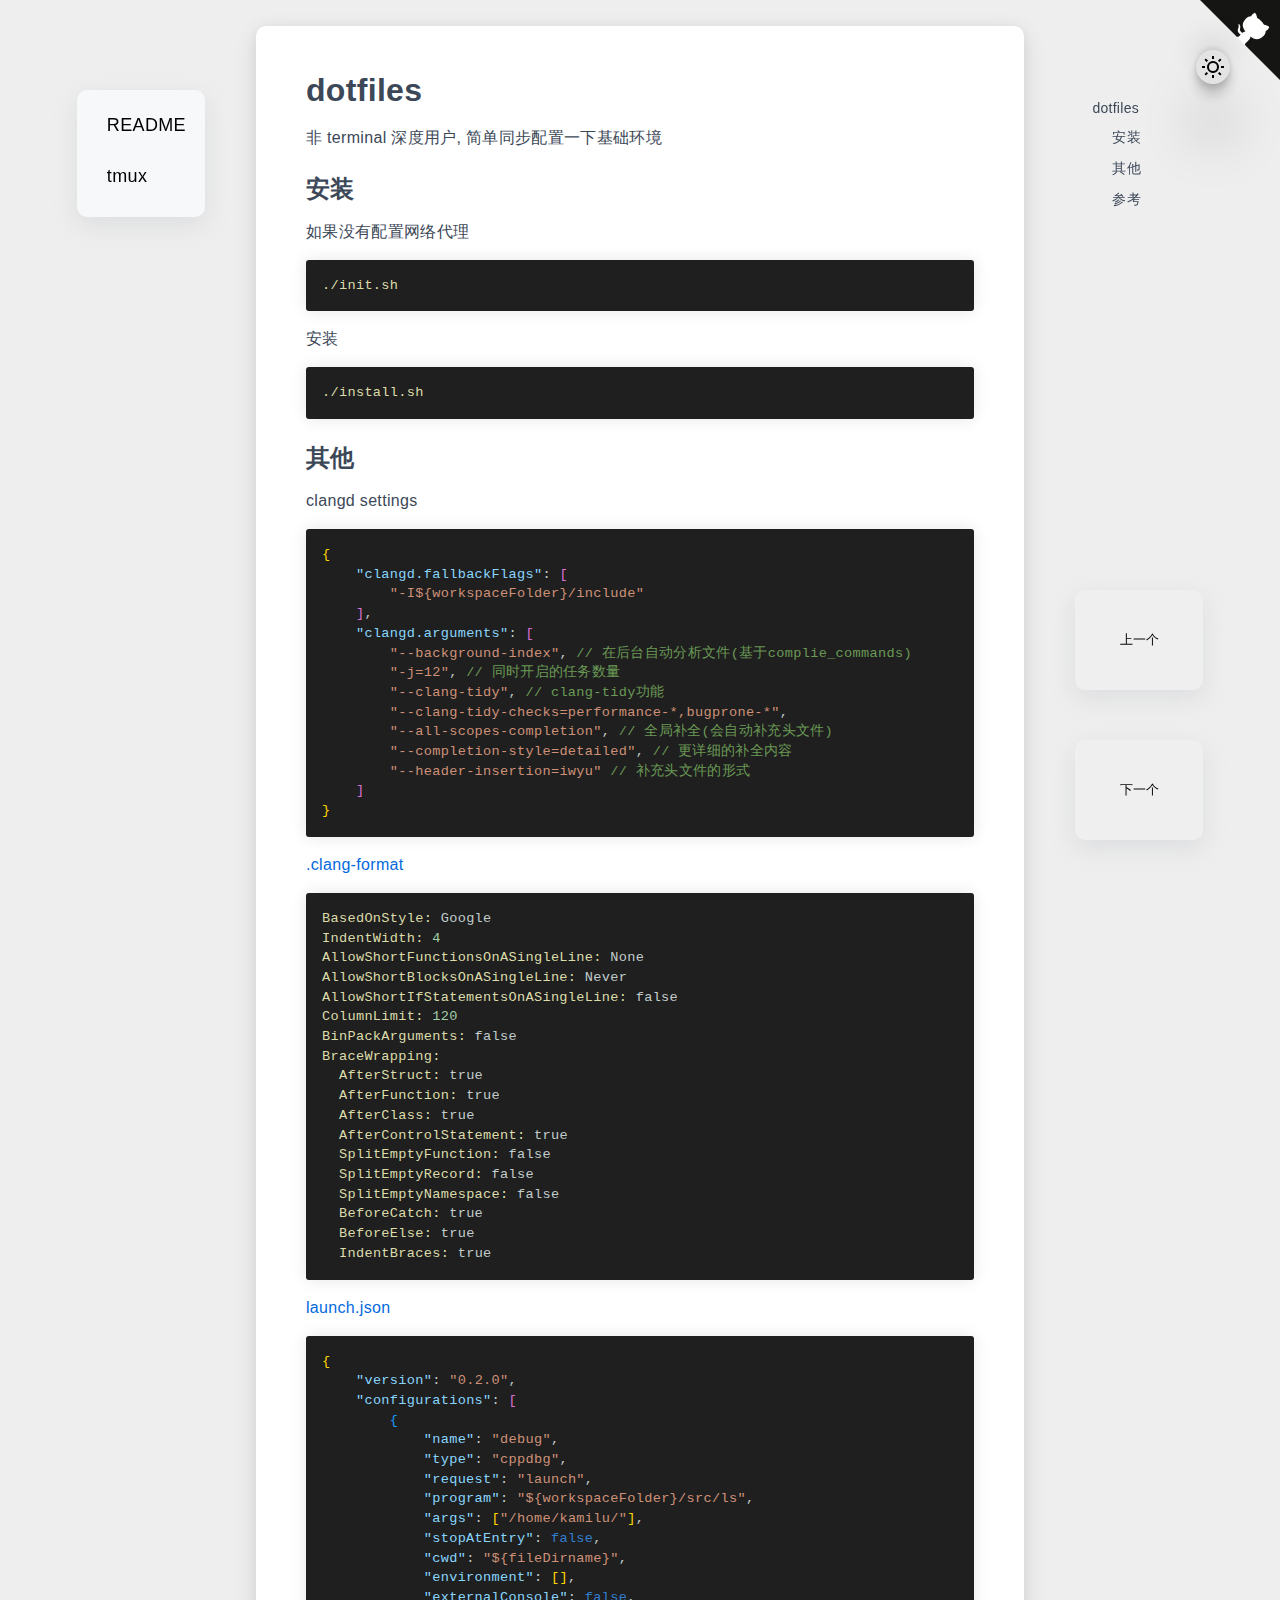
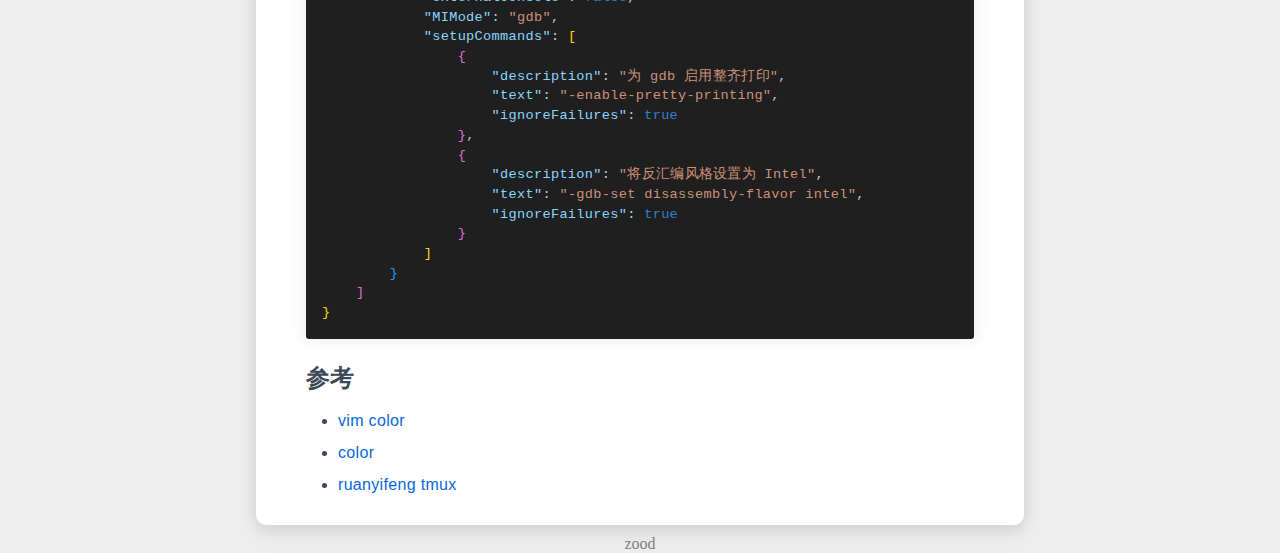
==== commit 2749f09e: "[docs] : update tmux usage" ====
--- a/docs/index.html
+++ b/docs/index.html
@@ -9,26 +9,26 @@
         Document
     </title>
     <link rel='stylesheet' href=./css/index.css />
-    <link rel='stylesheet' href=./css/shell.css /><link rel='stylesheet' href=./css/json.css />
+    <link rel='stylesheet' href=./css/json.css /><link rel='stylesheet' href=./css/shell.css />
     <link rel="icon" href="https://raw.githubusercontent.com/learner-lu/picbed/master/logo.png">
 </head>
 
 <body class="light">
     <a href="https://github.com/luzhixing12345/dotfiles.git" target="_blank" class="github-corner" aria-label="View source on GitHub"><svg width="80" height="80" viewBox="0 0 250 250" style="fill:#151513; color:#fff; position: absolute; top: 0; border: 0; right: 0;" aria-hidden="true"><path d="M0,0 L115,115 L130,115 L142,142 L250,250 L250,0 Z"></path><path d="M128.3,109.0 C113.8,99.7 119.0,89.6 119.0,89.6 C122.0,82.7 120.5,78.6 120.5,78.6 C119.2,72.0 123.4,76.3 123.4,76.3 C127.3,80.9 125.5,87.3 125.5,87.3 C122.9,97.6 130.6,101.9 134.4,103.2" fill="currentColor" style="transform-origin: 130px 106px;" class="octo-arm"></path><path d="M115.0,115.0 C114.9,115.1 118.7,116.5 119.8,115.4 L133.7,101.6 C136.9,99.2 139.9,98.4 142.2,98.6 C133.8,88.0 127.5,74.4 143.8,58.0 C148.5,53.4 154.0,51.2 159.7,51.0 C160.3,49.4 163.2,43.6 171.4,40.1 C171.4,40.1 176.1,42.5 178.8,56.2 C183.1,58.6 187.2,61.8 190.9,65.4 C194.5,69.0 197.7,73.2 200.1,77.6 C213.8,80.2 216.3,84.9 216.3,84.9 C212.7,93.1 206.9,96.0 205.4,96.6 C205.1,102.4 203.0,107.8 198.3,112.5 C181.9,128.9 168.3,122.5 157.7,114.1 C157.9,116.9 156.7,120.9 152.7,124.9 L141.0,136.5 C139.8,137.7 141.6,141.9 141.8,141.8 Z" fill="currentColor" class="octo-body"></path></svg></a><style>.github-corner:hover .octo-arm{animation:octocat-wave 560ms ease-in-out}@keyframes octocat-wave{0%,100%{transform:rotate(0)}20%,60%{transform:rotate(-25deg)}40%,80%{transform:rotate(10deg)}}@media (max-width:500px){.github-corner:hover .octo-arm{animation:none}.github-corner .octo-arm{animation:octocat-wave 560ms ease-in-out}}</style>
-    <div class="header-navigator"><ul><li><a href="#h1-0">dotfiles</a><ul><li><a href="#h2-1">安装</a></li></ul><ul><li><a href="#h2-2">其他</a></li></ul><ul><li><a href="#h2-3">参考</a></li></ul></li></ul></div><div class='markdown-body'><h1 id="h1-0">dotfiles</h1><p>非 terminal 深度用户, 简单同步配置一下基础环境</p><h2 id="h2-1">安装</h2><p>如果没有配置网络代理</p><pre class="language-shell"><code><span class="Token Program PATH">./init.sh</span></code></pre><p>安装</p><pre class="language-shell"><code><span class="Token Program PATH">./install.sh</span></code></pre><h2 id="h2-2">其他</h2><p>clangd settings</p><pre class="language-json"><code><span class="BraceDepth-0 Token Object LCURLY_BRACE">{</span><span class="Token Object LF">
-</span><span class="Token Object SPACE">    </span><span class="Key Token String Pair STRING">&quot;clangd.fallbackFlags&quot;</span><span class="Token Pair COLON">:</span><span class="Token Pair SPACE"> </span><span class="Pair Token BraceDepth-1 Array LSQUAR_PAREN">[</span><span class="Pair Token Array LF">
-</span><span class="Pair Token Array SPACE">        </span><span class="Token String STRING">&quot;-I${workspaceFolder}/include&quot;</span><span class="Token String LF">
-</span><span class="Token String SPACE">    </span><span class="Pair Token BraceDepth-1 Array RSQUAR_PAREN">]</span><span class="Token Object COMMA">,</span><span class="Token Object LF">
-</span><span class="Token Object SPACE">    </span><span class="Key Token String Pair STRING">&quot;clangd.arguments&quot;</span><span class="Token Pair COLON">:</span><span class="Token Pair SPACE"> </span><span class="Pair Token BraceDepth-1 Array LSQUAR_PAREN">[</span><span class="Pair Token Array LF">
-</span><span class="Pair Token Array SPACE">        </span><span class="Token String STRING">&quot;--background-index&quot;</span><span class="Pair Token Array COMMA">,</span><span class="Pair Token Array SPACE"> </span><span class="Pair Token Array COMMENT">// 在后台自动分析文件(基于complie_commands)</span><span class="Pair Token Array LF">
-</span><span class="Pair Token Array SPACE">        </span><span class="Token String STRING">&quot;-j=12&quot;</span><span class="Pair Token Array COMMA">,</span><span class="Pair Token Array SPACE"> </span><span class="Pair Token Array COMMENT">// 同时开启的任务数量</span><span class="Pair Token Array LF">
-</span><span class="Pair Token Array SPACE">        </span><span class="Token String STRING">&quot;--clang-tidy&quot;</span><span class="Pair Token Array COMMA">,</span><span class="Pair Token Array SPACE"> </span><span class="Pair Token Array COMMENT">// clang-tidy功能</span><span class="Pair Token Array LF">
-</span><span class="Pair Token Array SPACE">        </span><span class="Token String STRING">&quot;--clang-tidy-checks=performance-*,bugprone-*&quot;</span><span class="Pair Token Array COMMA">,</span><span class="Pair Token Array LF">
-</span><span class="Pair Token Array SPACE">        </span><span class="Token String STRING">&quot;--all-scopes-completion&quot;</span><span class="Pair Token Array COMMA">,</span><span class="Pair Token Array SPACE"> </span><span class="Pair Token Array COMMENT">// 全局补全(会自动补充头文件)</span><span class="Pair Token Array LF">
-</span><span class="Pair Token Array SPACE">        </span><span class="Token String STRING">&quot;--completion-style=detailed&quot;</span><span class="Pair Token Array COMMA">,</span><span class="Pair Token Array SPACE"> </span><span class="Pair Token Array COMMENT">// 更详细的补全内容</span><span class="Pair Token Array LF">
-</span><span class="Pair Token Array SPACE">        </span><span class="Token String STRING">&quot;--header-insertion=iwyu&quot;</span><span class="Token String SPACE"> </span><span class="Token String COMMENT">// 补充头文件的形式</span><span class="Token String LF">
-</span><span class="Token String SPACE">    </span><span class="Pair Token BraceDepth-1 Array RSQUAR_PAREN">]</span><span class="Pair Token Array LF">
-</span><span class="BraceDepth-0 Token Object RCURLY_BRACE">}</span></code></pre><p><a href="./.clang-format" target="_blank">.clang-format</a></p><pre class="language-shell"><code><span class="Token Program ID">BasedOnStyle:</span><span class="Token SPACE"> </span><span class="Token ID">Google</span><span class="Token LF">
+    <div class="header-navigator"><ul><li><a href="#h1-0">dotfiles</a><ul><li><a href="#h2-1">安装</a></li></ul><ul><li><a href="#h2-2">其他</a></li></ul><ul><li><a href="#h2-3">参考</a></li></ul></li></ul></div><div class='markdown-body'><h1 id="h1-0">dotfiles</h1><p>非 terminal 深度用户, 简单同步配置一下基础环境</p><h2 id="h2-1">安装</h2><p>如果没有配置网络代理</p><pre class="language-shell"><code><span class="Token Program PATH">./init.sh</span></code></pre><p>安装</p><pre class="language-shell"><code><span class="Token Program PATH">./install.sh</span></code></pre><h2 id="h2-2">其他</h2><p>clangd settings</p><pre class="language-json"><code><span class="Token Object BraceDepth-0 LCURLY_BRACE">{</span><span class="Token Object LF">
+</span><span class="Token Object SPACE">    </span><span class="Token String Key Pair STRING">&quot;clangd.fallbackFlags&quot;</span><span class="Token Pair COLON">:</span><span class="Token Pair SPACE"> </span><span class="Token Array Pair BraceDepth-1 LSQUAR_PAREN">[</span><span class="Token Array Pair LF">
+</span><span class="Token Array Pair SPACE">        </span><span class="Token String STRING">&quot;-I${workspaceFolder}/include&quot;</span><span class="Token String LF">
+</span><span class="Token String SPACE">    </span><span class="Token Array Pair BraceDepth-1 RSQUAR_PAREN">]</span><span class="Token Object COMMA">,</span><span class="Token Object LF">
+</span><span class="Token Object SPACE">    </span><span class="Token String Key Pair STRING">&quot;clangd.arguments&quot;</span><span class="Token Pair COLON">:</span><span class="Token Pair SPACE"> </span><span class="Token Array Pair BraceDepth-1 LSQUAR_PAREN">[</span><span class="Token Array Pair LF">
+</span><span class="Token Array Pair SPACE">        </span><span class="Token String STRING">&quot;--background-index&quot;</span><span class="Token Array Pair COMMA">,</span><span class="Token Array Pair SPACE"> </span><span class="Token Array Pair COMMENT">// 在后台自动分析文件(基于complie_commands)</span><span class="Token Array Pair LF">
+</span><span class="Token Array Pair SPACE">        </span><span class="Token String STRING">&quot;-j=12&quot;</span><span class="Token Array Pair COMMA">,</span><span class="Token Array Pair SPACE"> </span><span class="Token Array Pair COMMENT">// 同时开启的任务数量</span><span class="Token Array Pair LF">
+</span><span class="Token Array Pair SPACE">        </span><span class="Token String STRING">&quot;--clang-tidy&quot;</span><span class="Token Array Pair COMMA">,</span><span class="Token Array Pair SPACE"> </span><span class="Token Array Pair COMMENT">// clang-tidy功能</span><span class="Token Array Pair LF">
+</span><span class="Token Array Pair SPACE">        </span><span class="Token String STRING">&quot;--clang-tidy-checks=performance-*,bugprone-*&quot;</span><span class="Token Array Pair COMMA">,</span><span class="Token Array Pair LF">
+</span><span class="Token Array Pair SPACE">        </span><span class="Token String STRING">&quot;--all-scopes-completion&quot;</span><span class="Token Array Pair COMMA">,</span><span class="Token Array Pair SPACE"> </span><span class="Token Array Pair COMMENT">// 全局补全(会自动补充头文件)</span><span class="Token Array Pair LF">
+</span><span class="Token Array Pair SPACE">        </span><span class="Token String STRING">&quot;--completion-style=detailed&quot;</span><span class="Token Array Pair COMMA">,</span><span class="Token Array Pair SPACE"> </span><span class="Token Array Pair COMMENT">// 更详细的补全内容</span><span class="Token Array Pair LF">
+</span><span class="Token Array Pair SPACE">        </span><span class="Token String STRING">&quot;--header-insertion=iwyu&quot;</span><span class="Token String SPACE"> </span><span class="Token String COMMENT">// 补充头文件的形式</span><span class="Token String LF">
+</span><span class="Token String SPACE">    </span><span class="Token Array Pair BraceDepth-1 RSQUAR_PAREN">]</span><span class="Token Array Pair LF">
+</span><span class="Token Object BraceDepth-0 RCURLY_BRACE">}</span></code></pre><p><a href="./.clang-format" target="_blank">.clang-format</a></p><pre class="language-shell"><code><span class="Token Program ID">BasedOnStyle:</span><span class="Token SPACE"> </span><span class="Token ID">Google</span><span class="Token LF">
 </span><span class="Token Program ID">IndentWidth:</span><span class="Token SPACE"> </span><span class="Token NUMBER">4</span><span class="Token LF">
 </span><span class="Token Program ID">AllowShortFunctionsOnASingleLine:</span><span class="Token SPACE"> </span><span class="Token ID">None</span><span class="Token LF">
 </span><span class="Token Program ID">AllowShortBlocksOnASingleLine:</span><span class="Token SPACE"> </span><span class="Token ID">Never</span><span class="Token LF">
@@ -45,38 +45,38 @@
 </span><span class="Token SPACE">  </span><span class="Token Program ID">SplitEmptyNamespace:</span><span class="Token SPACE"> </span><span class="Token ID">false</span><span class="Token LF">
 </span><span class="Token SPACE">  </span><span class="Token Program ID">BeforeCatch:</span><span class="Token SPACE"> </span><span class="Token ID">true</span><span class="Token LF">
 </span><span class="Token SPACE">  </span><span class="Token Program ID">BeforeElse:</span><span class="Token SPACE"> </span><span class="Token ID">true</span><span class="Token LF">
-</span><span class="Token SPACE">  </span><span class="Token Program ID">IndentBraces:</span><span class="Token SPACE"> </span><span class="Token ID">true</span></code></pre><p><a href="./.vscode/launch.json" target="_blank">launch.json</a></p><pre class="language-json"><code><span class="BraceDepth-0 Token Object LCURLY_BRACE">{</span><span class="Token Object LF">
-</span><span class="Token Object SPACE">    </span><span class="Key Token String Pair STRING">&quot;version&quot;</span><span class="Token Pair COLON">:</span><span class="Token Pair SPACE"> </span><span class="Token String Pair STRING">&quot;0.2.0&quot;</span><span class="Token Object COMMA">,</span><span class="Token Object LF">
-</span><span class="Token Object SPACE">    </span><span class="Key Token String Pair STRING">&quot;configurations&quot;</span><span class="Token Pair COLON">:</span><span class="Token Pair SPACE"> </span><span class="Pair Token BraceDepth-1 Array LSQUAR_PAREN">[</span><span class="Pair Token Array LF">
-</span><span class="Pair Token Array SPACE">        </span><span class="Token Object BraceDepth-2 LCURLY_BRACE">{</span><span class="Token Object LF">
-</span><span class="Token Object SPACE">            </span><span class="Key Token String Pair STRING">&quot;name&quot;</span><span class="Token Pair COLON">:</span><span class="Token Pair SPACE"> </span><span class="Token String Pair STRING">&quot;debug&quot;</span><span class="Token Object COMMA">,</span><span class="Token Object LF">
-</span><span class="Token Object SPACE">            </span><span class="Key Token String Pair STRING">&quot;type&quot;</span><span class="Token Pair COLON">:</span><span class="Token Pair SPACE"> </span><span class="Token String Pair STRING">&quot;cppdbg&quot;</span><span class="Token Object COMMA">,</span><span class="Token Object LF">
-</span><span class="Token Object SPACE">            </span><span class="Key Token String Pair STRING">&quot;request&quot;</span><span class="Token Pair COLON">:</span><span class="Token Pair SPACE"> </span><span class="Token String Pair STRING">&quot;launch&quot;</span><span class="Token Object COMMA">,</span><span class="Token Object LF">
-</span><span class="Token Object SPACE">            </span><span class="Key Token String Pair STRING">&quot;program&quot;</span><span class="Token Pair COLON">:</span><span class="Token Pair SPACE"> </span><span class="Token String Pair STRING">&quot;${workspaceFolder}/src/ls&quot;</span><span class="Token Object COMMA">,</span><span class="Token Object LF">
-</span><span class="Token Object SPACE">            </span><span class="Key Token String Pair STRING">&quot;args&quot;</span><span class="Token Pair COLON">:</span><span class="Token Pair SPACE"> </span><span class="Pair BraceDepth-0 Token Array LSQUAR_PAREN">[</span><span class="Token String STRING">&quot;/home/kamilu/&quot;</span><span class="Pair BraceDepth-0 Token Array RSQUAR_PAREN">]</span><span class="Token Object COMMA">,</span><span class="Token Object LF">
-</span><span class="Token Object SPACE">            </span><span class="Key Token String Pair STRING">&quot;stopAtEntry&quot;</span><span class="Token Pair COLON">:</span><span class="Token Pair SPACE"> </span><span class="Pair Token Keyword FALSE">false</span><span class="Token Object COMMA">,</span><span class="Token Object LF">
-</span><span class="Token Object SPACE">            </span><span class="Key Token String Pair STRING">&quot;cwd&quot;</span><span class="Token Pair COLON">:</span><span class="Token Pair SPACE"> </span><span class="Token String Pair STRING">&quot;${fileDirname}&quot;</span><span class="Token Object COMMA">,</span><span class="Token Object LF">
-</span><span class="Token Object SPACE">            </span><span class="Key Token String Pair STRING">&quot;environment&quot;</span><span class="Token Pair COLON">:</span><span class="Token Pair SPACE"> </span><span class="Pair BraceDepth-0 Token Array LSQUAR_PAREN">[</span><span class="Pair BraceDepth-0 Token Array RSQUAR_PAREN">]</span><span class="Token Object COMMA">,</span><span class="Token Object LF">
-</span><span class="Token Object SPACE">            </span><span class="Key Token String Pair STRING">&quot;externalConsole&quot;</span><span class="Token Pair COLON">:</span><span class="Token Pair SPACE"> </span><span class="Pair Token Keyword FALSE">false</span><span class="Token Object COMMA">,</span><span class="Token Object LF">
-</span><span class="Token Object SPACE">            </span><span class="Key Token String Pair STRING">&quot;MIMode&quot;</span><span class="Token Pair COLON">:</span><span class="Token Pair SPACE"> </span><span class="Token String Pair STRING">&quot;gdb&quot;</span><span class="Token Object COMMA">,</span><span class="Token Object LF">
-</span><span class="Token Object SPACE">            </span><span class="Key Token String Pair STRING">&quot;setupCommands&quot;</span><span class="Token Pair COLON">:</span><span class="Token Pair SPACE"> </span><span class="Pair BraceDepth-0 Token Array LSQUAR_PAREN">[</span><span class="Pair Token Array LF">
-</span><span class="Pair Token Array SPACE">                </span><span class="Token BraceDepth-1 Object LCURLY_BRACE">{</span><span class="Token Object LF">
-</span><span class="Token Object SPACE">                    </span><span class="Key Token String Pair STRING">&quot;description&quot;</span><span class="Token Pair COLON">:</span><span class="Token Pair SPACE"> </span><span class="Token String Pair STRING">&quot;为 gdb 启用整齐打印&quot;</span><span class="Token Object COMMA">,</span><span class="Token Object LF">
-</span><span class="Token Object SPACE">                    </span><span class="Key Token String Pair STRING">&quot;text&quot;</span><span class="Token Pair COLON">:</span><span class="Token Pair SPACE"> </span><span class="Token String Pair STRING">&quot;-enable-pretty-printing&quot;</span><span class="Token Object COMMA">,</span><span class="Token Object LF">
-</span><span class="Token Object SPACE">                    </span><span class="Key Token String Pair STRING">&quot;ignoreFailures&quot;</span><span class="Token Pair COLON">:</span><span class="Token Pair SPACE"> </span><span class="Pair Token Keyword TRUE">true</span><span class="Pair Token Keyword LF">
-</span><span class="Pair Token Keyword SPACE">                </span><span class="Token BraceDepth-1 Object RCURLY_BRACE">}</span><span class="Pair Token Array COMMA">,</span><span class="Pair Token Array LF">
-</span><span class="Pair Token Array SPACE">                </span><span class="Token BraceDepth-1 Object LCURLY_BRACE">{</span><span class="Token Object LF">
-</span><span class="Token Object SPACE">                    </span><span class="Key Token String Pair STRING">&quot;description&quot;</span><span class="Token Pair COLON">:</span><span class="Token Pair SPACE"> </span><span class="Token String Pair STRING">&quot;将反汇编风格设置为 Intel&quot;</span><span class="Token Object COMMA">,</span><span class="Token Object LF">
-</span><span class="Token Object SPACE">                    </span><span class="Key Token String Pair STRING">&quot;text&quot;</span><span class="Token Pair COLON">:</span><span class="Token Pair SPACE"> </span><span class="Token String Pair STRING">&quot;-gdb-set disassembly-flavor intel&quot;</span><span class="Token Object COMMA">,</span><span class="Token Object LF">
-</span><span class="Token Object SPACE">                    </span><span class="Key Token String Pair STRING">&quot;ignoreFailures&quot;</span><span class="Token Pair COLON">:</span><span class="Token Pair SPACE"> </span><span class="Pair Token Keyword TRUE">true</span><span class="Pair Token Keyword LF">
-</span><span class="Pair Token Keyword SPACE">                </span><span class="Token BraceDepth-1 Object RCURLY_BRACE">}</span><span class="Token Object LF">
-</span><span class="Token Object SPACE">            </span><span class="Pair BraceDepth-0 Token Array RSQUAR_PAREN">]</span><span class="Pair Token Array LF">
-</span><span class="Pair Token Array SPACE">        </span><span class="Token Object BraceDepth-2 RCURLY_BRACE">}</span><span class="Token Object LF">
-</span><span class="Token Object SPACE">    </span><span class="Pair Token BraceDepth-1 Array RSQUAR_PAREN">]</span><span class="Pair Token Array LF">
-</span><span class="BraceDepth-0 Token Object RCURLY_BRACE">}</span></code></pre><h2 id="h2-3">参考</h2><ul><li><a href="https://vim.fandom.com/wiki/Xterm256_color_names_for_console_Vim" target="_blank">vim color</a></li></ul><ul><li><a href="https://www.ditig.com/256-colors-cheat-sheet" target="_blank">color</a></li></ul><ul><li><a href="https://www.ruanyifeng.com/blog/2019/10/tmux.html" target="_blank">ruanyifeng tmux</a></li></ul></div>
+</span><span class="Token SPACE">  </span><span class="Token Program ID">IndentBraces:</span><span class="Token SPACE"> </span><span class="Token ID">true</span></code></pre><p><a href="./.vscode/launch.json" target="_blank">launch.json</a></p><pre class="language-json"><code><span class="Token Object BraceDepth-0 LCURLY_BRACE">{</span><span class="Token Object LF">
+</span><span class="Token Object SPACE">    </span><span class="Token String Key Pair STRING">&quot;version&quot;</span><span class="Token Pair COLON">:</span><span class="Token Pair SPACE"> </span><span class="Token String Pair STRING">&quot;0.2.0&quot;</span><span class="Token Object COMMA">,</span><span class="Token Object LF">
+</span><span class="Token Object SPACE">    </span><span class="Token String Key Pair STRING">&quot;configurations&quot;</span><span class="Token Pair COLON">:</span><span class="Token Pair SPACE"> </span><span class="Token Array Pair BraceDepth-1 LSQUAR_PAREN">[</span><span class="Token Array Pair LF">
+</span><span class="Token Array Pair SPACE">        </span><span class="Token Object BraceDepth-2 LCURLY_BRACE">{</span><span class="Token Object LF">
+</span><span class="Token Object SPACE">            </span><span class="Token String Key Pair STRING">&quot;name&quot;</span><span class="Token Pair COLON">:</span><span class="Token Pair SPACE"> </span><span class="Token String Pair STRING">&quot;debug&quot;</span><span class="Token Object COMMA">,</span><span class="Token Object LF">
+</span><span class="Token Object SPACE">            </span><span class="Token String Key Pair STRING">&quot;type&quot;</span><span class="Token Pair COLON">:</span><span class="Token Pair SPACE"> </span><span class="Token String Pair STRING">&quot;cppdbg&quot;</span><span class="Token Object COMMA">,</span><span class="Token Object LF">
+</span><span class="Token Object SPACE">            </span><span class="Token String Key Pair STRING">&quot;request&quot;</span><span class="Token Pair COLON">:</span><span class="Token Pair SPACE"> </span><span class="Token String Pair STRING">&quot;launch&quot;</span><span class="Token Object COMMA">,</span><span class="Token Object LF">
+</span><span class="Token Object SPACE">            </span><span class="Token String Key Pair STRING">&quot;program&quot;</span><span class="Token Pair COLON">:</span><span class="Token Pair SPACE"> </span><span class="Token String Pair STRING">&quot;${workspaceFolder}/src/ls&quot;</span><span class="Token Object COMMA">,</span><span class="Token Object LF">
+</span><span class="Token Object SPACE">            </span><span class="Token String Key Pair STRING">&quot;args&quot;</span><span class="Token Pair COLON">:</span><span class="Token Pair SPACE"> </span><span class="Token Array Pair BraceDepth-0 LSQUAR_PAREN">[</span><span class="Token String STRING">&quot;/home/kamilu/&quot;</span><span class="Token Array Pair BraceDepth-0 RSQUAR_PAREN">]</span><span class="Token Object COMMA">,</span><span class="Token Object LF">
+</span><span class="Token Object SPACE">            </span><span class="Token String Key Pair STRING">&quot;stopAtEntry&quot;</span><span class="Token Pair COLON">:</span><span class="Token Pair SPACE"> </span><span class="Token Keyword Pair FALSE">false</span><span class="Token Object COMMA">,</span><span class="Token Object LF">
+</span><span class="Token Object SPACE">            </span><span class="Token String Key Pair STRING">&quot;cwd&quot;</span><span class="Token Pair COLON">:</span><span class="Token Pair SPACE"> </span><span class="Token String Pair STRING">&quot;${fileDirname}&quot;</span><span class="Token Object COMMA">,</span><span class="Token Object LF">
+</span><span class="Token Object SPACE">            </span><span class="Token String Key Pair STRING">&quot;environment&quot;</span><span class="Token Pair COLON">:</span><span class="Token Pair SPACE"> </span><span class="Token Array Pair BraceDepth-0 LSQUAR_PAREN">[</span><span class="Token Array Pair BraceDepth-0 RSQUAR_PAREN">]</span><span class="Token Object COMMA">,</span><span class="Token Object LF">
+</span><span class="Token Object SPACE">            </span><span class="Token String Key Pair STRING">&quot;externalConsole&quot;</span><span class="Token Pair COLON">:</span><span class="Token Pair SPACE"> </span><span class="Token Keyword Pair FALSE">false</span><span class="Token Object COMMA">,</span><span class="Token Object LF">
+</span><span class="Token Object SPACE">            </span><span class="Token String Key Pair STRING">&quot;MIMode&quot;</span><span class="Token Pair COLON">:</span><span class="Token Pair SPACE"> </span><span class="Token String Pair STRING">&quot;gdb&quot;</span><span class="Token Object COMMA">,</span><span class="Token Object LF">
+</span><span class="Token Object SPACE">            </span><span class="Token String Key Pair STRING">&quot;setupCommands&quot;</span><span class="Token Pair COLON">:</span><span class="Token Pair SPACE"> </span><span class="Token Array Pair BraceDepth-0 LSQUAR_PAREN">[</span><span class="Token Array Pair LF">
+</span><span class="Token Array Pair SPACE">                </span><span class="Token Object BraceDepth-1 LCURLY_BRACE">{</span><span class="Token Object LF">
+</span><span class="Token Object SPACE">                    </span><span class="Token String Key Pair STRING">&quot;description&quot;</span><span class="Token Pair COLON">:</span><span class="Token Pair SPACE"> </span><span class="Token String Pair STRING">&quot;为 gdb 启用整齐打印&quot;</span><span class="Token Object COMMA">,</span><span class="Token Object LF">
+</span><span class="Token Object SPACE">                    </span><span class="Token String Key Pair STRING">&quot;text&quot;</span><span class="Token Pair COLON">:</span><span class="Token Pair SPACE"> </span><span class="Token String Pair STRING">&quot;-enable-pretty-printing&quot;</span><span class="Token Object COMMA">,</span><span class="Token Object LF">
+</span><span class="Token Object SPACE">                    </span><span class="Token String Key Pair STRING">&quot;ignoreFailures&quot;</span><span class="Token Pair COLON">:</span><span class="Token Pair SPACE"> </span><span class="Token Keyword Pair TRUE">true</span><span class="Token Keyword Pair LF">
+</span><span class="Token Keyword Pair SPACE">                </span><span class="Token Object BraceDepth-1 RCURLY_BRACE">}</span><span class="Token Array Pair COMMA">,</span><span class="Token Array Pair LF">
+</span><span class="Token Array Pair SPACE">                </span><span class="Token Object BraceDepth-1 LCURLY_BRACE">{</span><span class="Token Object LF">
+</span><span class="Token Object SPACE">                    </span><span class="Token String Key Pair STRING">&quot;description&quot;</span><span class="Token Pair COLON">:</span><span class="Token Pair SPACE"> </span><span class="Token String Pair STRING">&quot;将反汇编风格设置为 Intel&quot;</span><span class="Token Object COMMA">,</span><span class="Token Object LF">
+</span><span class="Token Object SPACE">                    </span><span class="Token String Key Pair STRING">&quot;text&quot;</span><span class="Token Pair COLON">:</span><span class="Token Pair SPACE"> </span><span class="Token String Pair STRING">&quot;-gdb-set disassembly-flavor intel&quot;</span><span class="Token Object COMMA">,</span><span class="Token Object LF">
+</span><span class="Token Object SPACE">                    </span><span class="Token String Key Pair STRING">&quot;ignoreFailures&quot;</span><span class="Token Pair COLON">:</span><span class="Token Pair SPACE"> </span><span class="Token Keyword Pair TRUE">true</span><span class="Token Keyword Pair LF">
+</span><span class="Token Keyword Pair SPACE">                </span><span class="Token Object BraceDepth-1 RCURLY_BRACE">}</span><span class="Token Object LF">
+</span><span class="Token Object SPACE">            </span><span class="Token Array Pair BraceDepth-0 RSQUAR_PAREN">]</span><span class="Token Array Pair LF">
+</span><span class="Token Array Pair SPACE">        </span><span class="Token Object BraceDepth-2 RCURLY_BRACE">}</span><span class="Token Object LF">
+</span><span class="Token Object SPACE">    </span><span class="Token Array Pair BraceDepth-1 RSQUAR_PAREN">]</span><span class="Token Array Pair LF">
+</span><span class="Token Object BraceDepth-0 RCURLY_BRACE">}</span></code></pre><h2 id="h2-3">参考</h2><ul><li><a href="https://vim.fandom.com/wiki/Xterm256_color_names_for_console_Vim" target="_blank">vim color</a></li></ul><ul><li><a href="https://www.ditig.com/256-colors-cheat-sheet" target="_blank">color</a></li></ul><ul><li><a href="https://www.ruanyifeng.com/blog/2019/10/tmux.html" target="_blank">ruanyifeng tmux</a></li></ul></div>
     <div class="dir-tree"><ul><li><a href="./articles/md-docs/README" >README</a></li></ul><ul><li><a href="./articles/md-docs/tmux" >tmux</a></li></ul></div>
     <div class="zood"><a class="" href="https://github.com/luzhixing12345/zood" target="_blank">zood</a></div>
-    <script type="text/javascript" src="./js/next_front.js"></script><script>addLink(".","./articles/md-docs/tmux","b")</script><script type="text/javascript" src="./js/change_mode.js"></script><script>addChangeModeButton("./img/sun.png","./img/moon.png")</script><script type="text/javascript" src="./js/copy_code.js"></script><script>addCodeCopy("./img/before_copy.png","./img/after_copy.png")</script><script type="text/javascript" src="./js/navigator.js"></script><script type="text/javascript" src="./js/picture_preview.js"></script><script type="text/javascript" src="./js/global_js_configuration.js"></script>
+    <script type="text/javascript" src="./js/next_front.js"></script><script>addLink(".","./articles/md-docs/tmux","ab")</script><script type="text/javascript" src="./js/change_mode.js"></script><script>addChangeModeButton("./img/sun.png","./img/moon.png")</script><script type="text/javascript" src="./js/copy_code.js"></script><script>addCodeCopy("./img/before_copy.png","./img/after_copy.png")</script><script type="text/javascript" src="./js/navigator.js"></script><script type="text/javascript" src="./js/picture_preview.js"></script><script type="text/javascript" src="./js/global_js_configuration.js"></script>
 </body>
 
 </html>